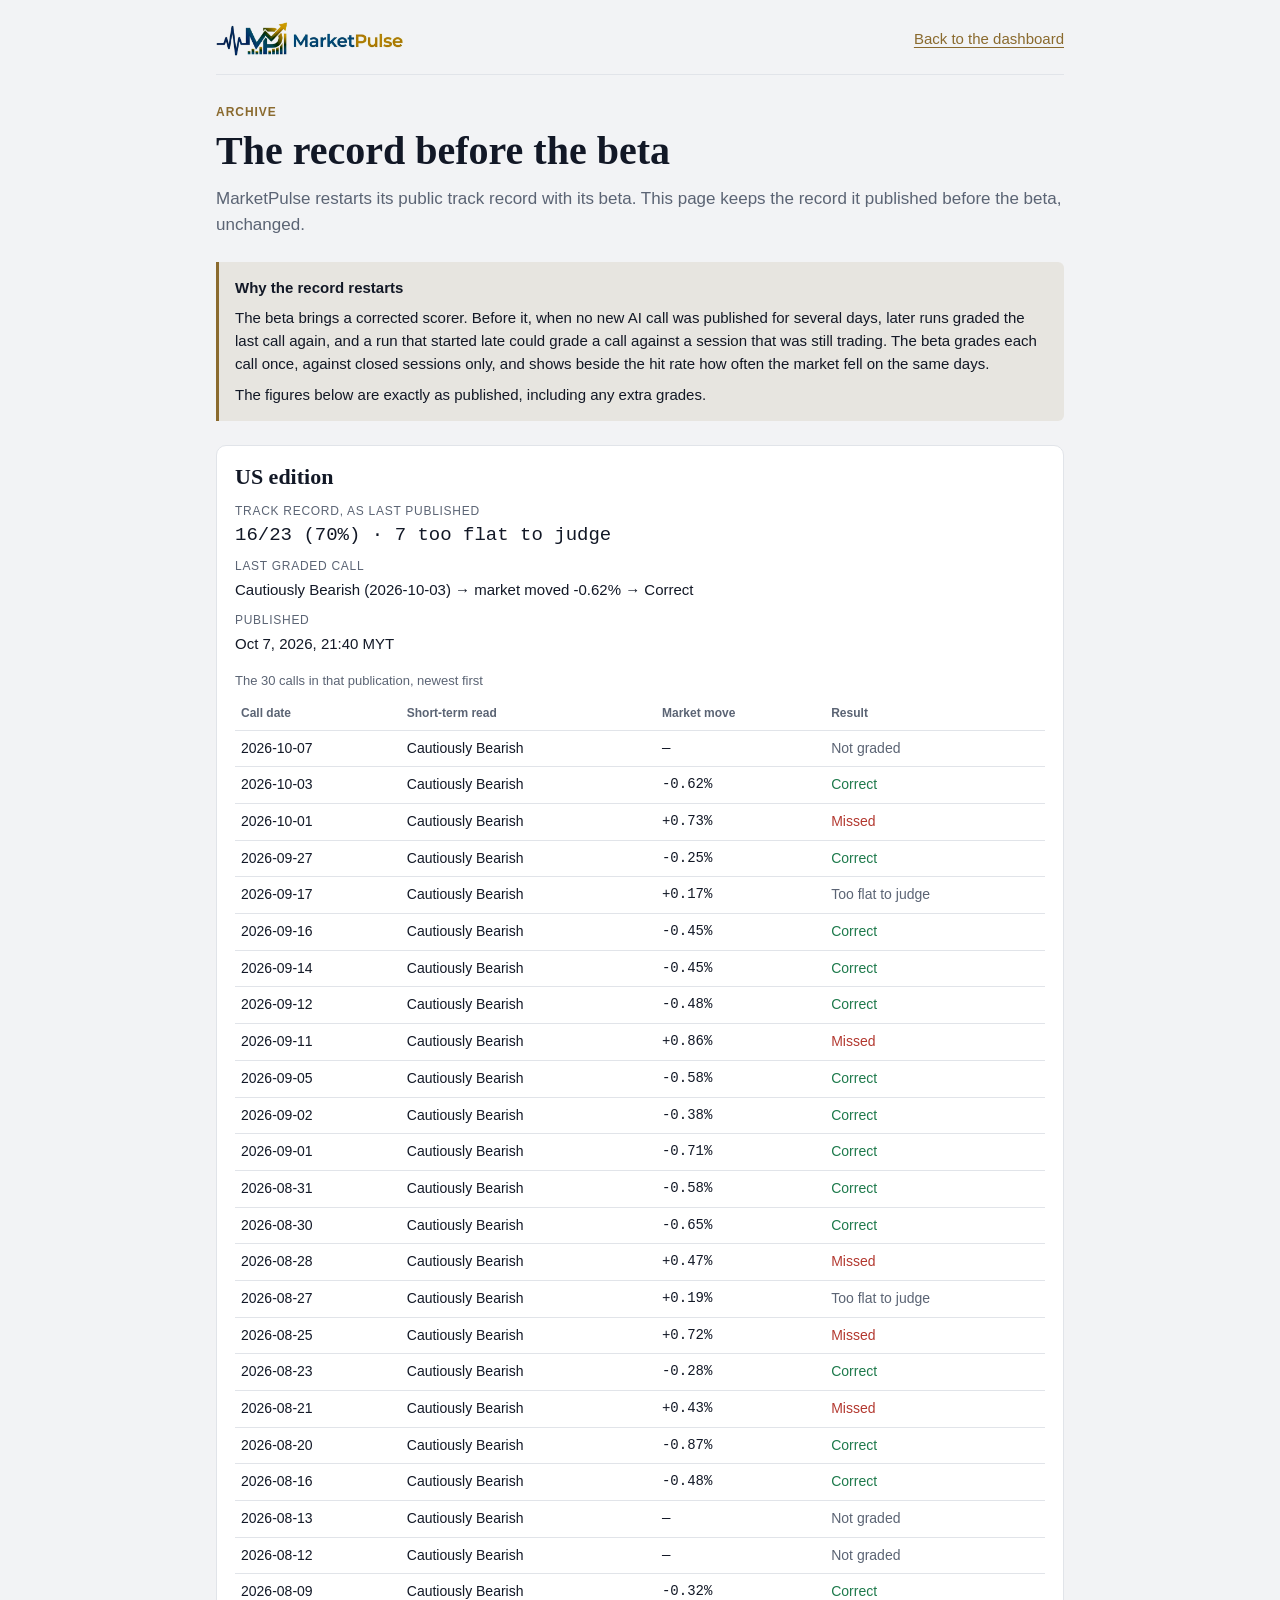
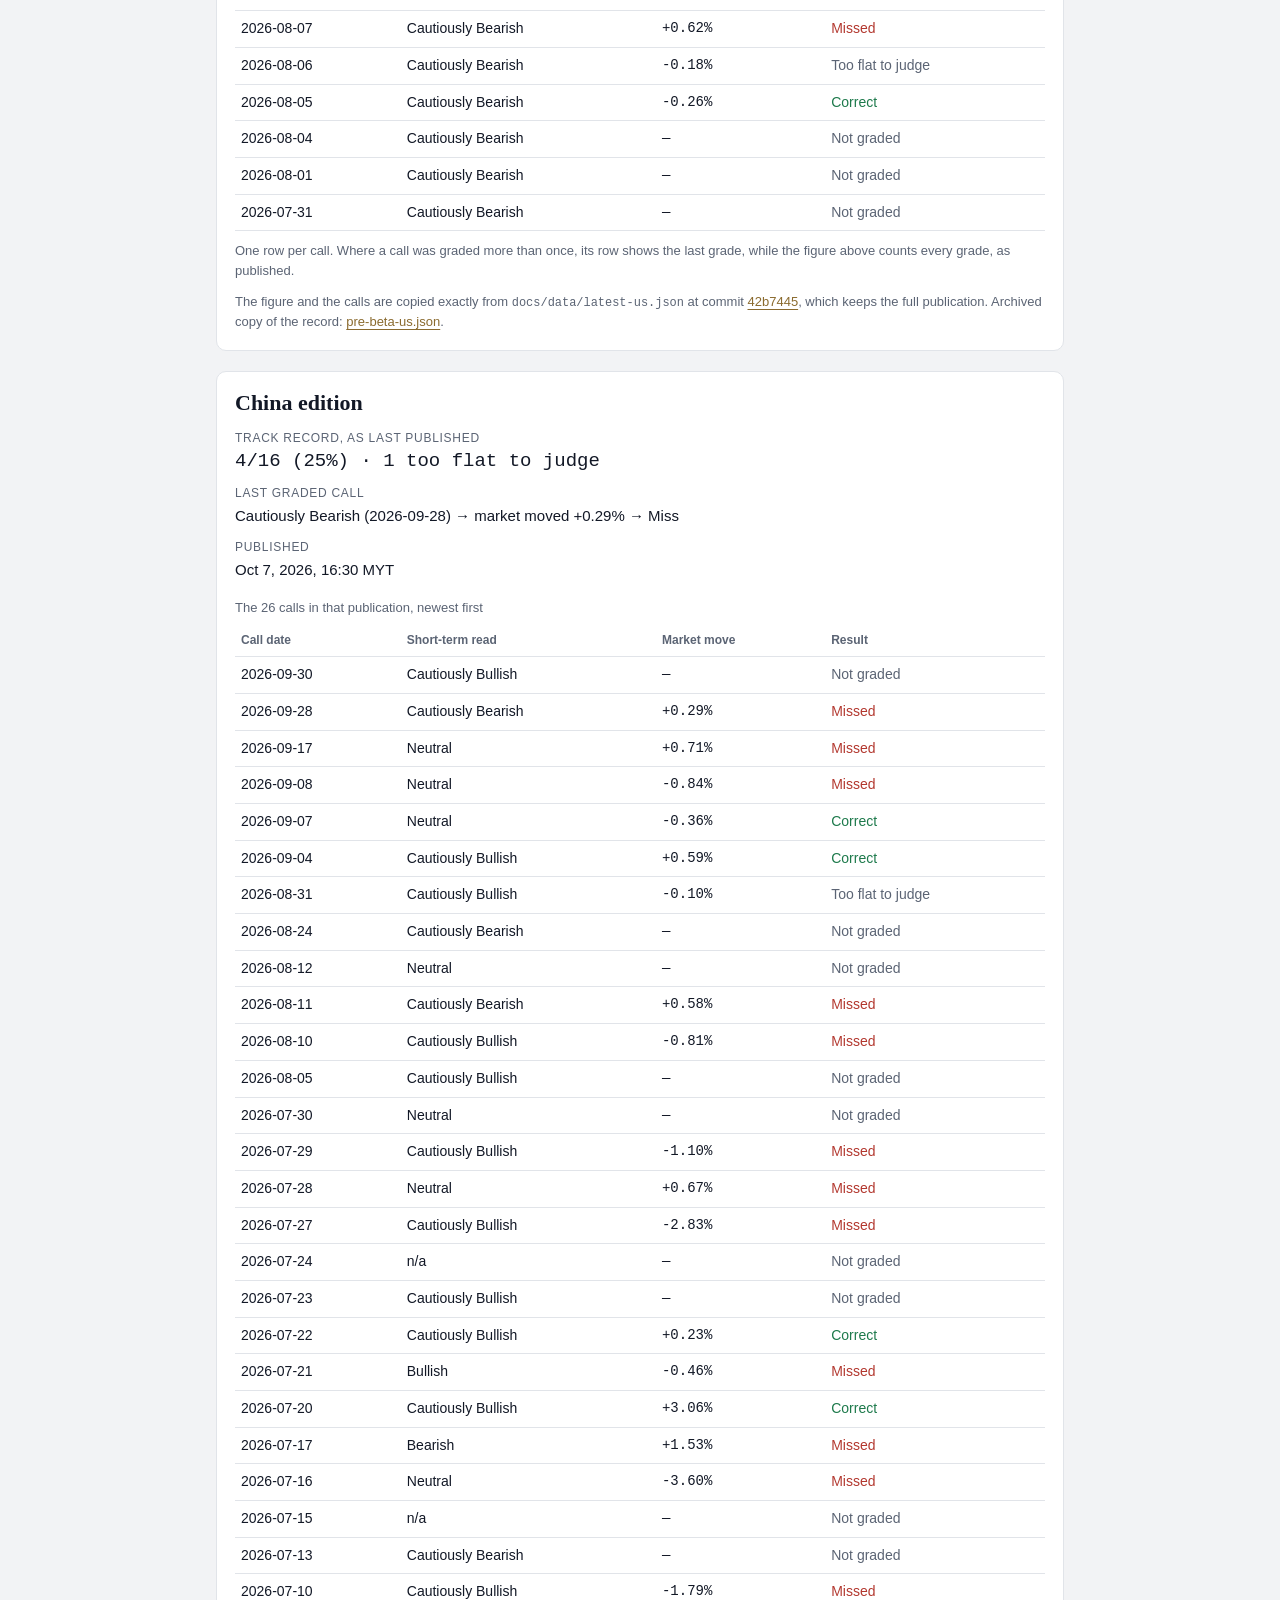
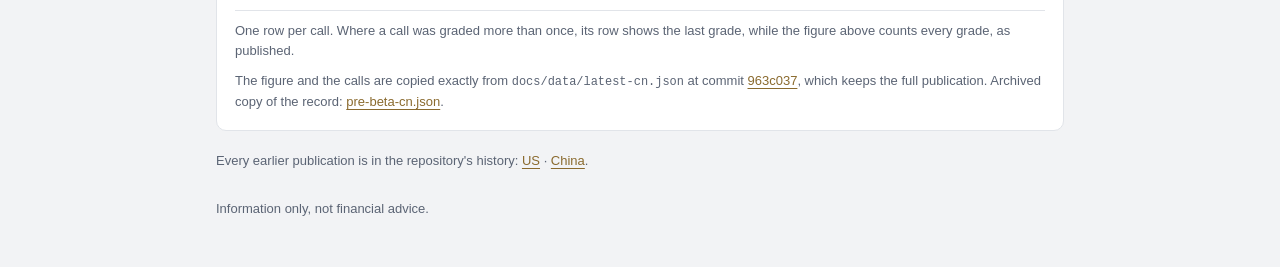
==== docs/archive/pre-beta.html @ f64fba7b "Restart the public track record as a beta (W25) Alton asked to restart MarketPulse as a beta, with t" ====
<!doctype html>
<html lang="en">
<head>
<meta charset="utf-8">
<meta name="viewport" content="width=device-width, initial-scale=1">
<title>MarketPulse · Record before the beta</title>
<meta name="description" content="The track record MarketPulse published before its beta, archived unchanged.">
<meta name="archive-sources" content="us:42b7445d4b4247fda5a1053f312aa3ba39204b6a cn:963c037ca3c3ce85aae91cb538a22030b12fd4a6">
<link rel="icon" type="image/png" sizes="32x32" href="../assets/brand/favicon-32.png">
<link rel="apple-touch-icon" href="../assets/brand/apple-touch-icon.png">
<style>
:root {
  --bg: #F2F3F5; --surface: #FFFFFF; --rule: #E1E4E9; --text: #121826; --muted: #5B6474;
  --accent: #8A6A2E; --accent-soft: rgba(138, 106, 46, 0.10); --pos: #1E7A4C; --neg: #B3382F;
  --sans: -apple-system, BlinkMacSystemFont, "Segoe UI", Roboto, sans-serif;
  --serif: Georgia, "Times New Roman", serif;
  --mono: "SFMono-Regular", Consolas, monospace;
  color-scheme: light;
}
@media (prefers-color-scheme: dark) {
  :root {
    --bg: #0D1015; --surface: #141922; --rule: #252C38; --text: #ECE9E2; --muted: #98A1AF;
    --accent: #CFA75A; --accent-soft: rgba(207, 167, 90, 0.12); --pos: #4CB782; --neg: #E0675C;
    color-scheme: dark;
  }
}
* { box-sizing: border-box; }
body { margin: 0; background: var(--bg); color: var(--text); font: 15px/1.55 var(--sans); }
a { color: var(--accent); text-underline-offset: 3px; }
.wrap { max-width: 880px; margin: 0 auto; padding: 0 16px 48px; }
.topbar { display: flex; align-items: center; justify-content: space-between; gap: 16px; padding: 22px 0 18px; margin-bottom: 28px; border-bottom: 1px solid var(--rule); }
.lockup { display: block; height: 34px; width: auto; max-width: 100%; }
.lockup.on-dark { display: none; }
@media (prefers-color-scheme: dark) { .lockup.on-light { display: none; } .lockup.on-dark { display: block; } }
.kicker { margin: 0 0 6px; color: var(--accent); font-size: 12px; font-weight: 600; letter-spacing: 0.08em; text-transform: uppercase; }
h1 { margin: 0 0 12px; font: 600 clamp(28px, 6vw, 40px)/1.15 var(--serif); }
.lead { margin: 0 0 24px; font-size: 17px; color: var(--muted); }
.note { margin: 0 0 24px; padding: 14px 16px; border-left: 3px solid var(--accent); border-radius: 0 6px 6px 0; background: var(--accent-soft); }
.note h2 { margin: 0 0 6px; font-size: 15px; }
.note p { margin: 0 0 8px; }
.note p:last-child { margin-bottom: 0; }
.card { margin: 0 0 20px; padding: 18px; border: 1px solid var(--rule); border-radius: 10px; background: var(--surface); }
.card h2 { margin: 0 0 12px; font: 600 22px/1.2 var(--serif); }
.summary { display: grid; gap: 10px; margin: 0 0 16px; }
.summary div { display: grid; gap: 2px; }
dt { color: var(--muted); font-size: 12px; text-transform: uppercase; letter-spacing: 0.06em; }
dd { margin: 0; }
.figure { font: 500 19px/1.3 var(--mono); }
.table-wrap { overflow-x: auto; }
table { width: 100%; border-collapse: collapse; font-size: 14px; }
caption { text-align: left; color: var(--muted); font-size: 13px; padding-bottom: 6px; }
th, td { padding: 7px 6px; border-bottom: 1px solid var(--rule); text-align: left; vertical-align: top; }
td:nth-child(1), td:nth-child(3) { white-space: nowrap; }
th { color: var(--muted); font-size: 12px; font-weight: 600; }
td:nth-child(3) { font-family: var(--mono); }
.result.hit { color: var(--pos); }
.result.miss { color: var(--neg); }
.result.flat, .result.none { color: var(--muted); }
.fine { margin: 10px 0 0; color: var(--muted); font-size: 13px; }
code { font-family: var(--mono); font-size: 0.92em; }
footer { margin-top: 28px; color: var(--muted); font-size: 13px; }
</style>
</head>
<body>
<div class="wrap">
  <header class="topbar">
    <a href="../" aria-label="MarketPulse dashboard">
      <img class="lockup on-light" src="../assets/brand/lockup.png" alt="" width="661" height="120">
      <img class="lockup on-dark" src="../assets/brand/lockup-dark.png" alt="" width="661" height="120">
    </a>
    <a href="../">Back to the dashboard</a>
  </header>
  <main>
  <p class="kicker">Archive</p>
  <h1>The record before the beta</h1>
  <p class="lead">MarketPulse restarts its public track record with its beta. This page keeps the record it published before the beta, unchanged.</p>
  <section class="note" aria-labelledby="why-title">
    <h2 id="why-title">Why the record restarts</h2>
    <p>The beta brings a corrected scorer. Before it, when no new AI call was published for several days, later runs graded the last call again, and a run that started late could grade a call against a session that was still trading. The beta grades each call once, against closed sessions only, and shows beside the hit rate how often the market fell on the same days.</p>
    <p>The figures below are exactly as published, including any extra grades.</p>
  </section>
  <section class="card" aria-labelledby="us-title">
    <h2 id="us-title">US edition</h2>
    <dl class="summary">
      <div><dt>Track record, as last published</dt><dd class="figure">16/23 (70%) · 7 too flat to judge</dd></div>
      <div><dt>Last graded call</dt><dd>Cautiously Bearish (2026-10-03) → market moved -0.62% → Correct</dd></div>
      <div><dt>Published</dt><dd>Oct 7, 2026, 21:40 MYT</dd></div>
    </dl>
    <div class="table-wrap">
      <table>
        <caption>The 30 calls in that publication, newest first</caption>
        <thead><tr><th scope="col">Call date</th><th scope="col">Short-term read</th><th scope="col">Market move</th><th scope="col">Result</th></tr></thead>
        <tbody>
        <tr><td>2026-10-07</td><td>Cautiously Bearish</td><td>—</td><td class="result none">Not graded</td></tr>
        <tr><td>2026-10-03</td><td>Cautiously Bearish</td><td>-0.62%</td><td class="result hit">Correct</td></tr>
        <tr><td>2026-10-01</td><td>Cautiously Bearish</td><td>+0.73%</td><td class="result miss">Missed</td></tr>
        <tr><td>2026-09-27</td><td>Cautiously Bearish</td><td>-0.25%</td><td class="result hit">Correct</td></tr>
        <tr><td>2026-09-17</td><td>Cautiously Bearish</td><td>+0.17%</td><td class="result flat">Too flat to judge</td></tr>
        <tr><td>2026-09-16</td><td>Cautiously Bearish</td><td>-0.45%</td><td class="result hit">Correct</td></tr>
        <tr><td>2026-09-14</td><td>Cautiously Bearish</td><td>-0.45%</td><td class="result hit">Correct</td></tr>
        <tr><td>2026-09-12</td><td>Cautiously Bearish</td><td>-0.48%</td><td class="result hit">Correct</td></tr>
        <tr><td>2026-09-11</td><td>Cautiously Bearish</td><td>+0.86%</td><td class="result miss">Missed</td></tr>
        <tr><td>2026-09-05</td><td>Cautiously Bearish</td><td>-0.58%</td><td class="result hit">Correct</td></tr>
        <tr><td>2026-09-02</td><td>Cautiously Bearish</td><td>-0.38%</td><td class="result hit">Correct</td></tr>
        <tr><td>2026-09-01</td><td>Cautiously Bearish</td><td>-0.71%</td><td class="result hit">Correct</td></tr>
        <tr><td>2026-08-31</td><td>Cautiously Bearish</td><td>-0.58%</td><td class="result hit">Correct</td></tr>
        <tr><td>2026-08-30</td><td>Cautiously Bearish</td><td>-0.65%</td><td class="result hit">Correct</td></tr>
        <tr><td>2026-08-28</td><td>Cautiously Bearish</td><td>+0.47%</td><td class="result miss">Missed</td></tr>
        <tr><td>2026-08-27</td><td>Cautiously Bearish</td><td>+0.19%</td><td class="result flat">Too flat to judge</td></tr>
        <tr><td>2026-08-25</td><td>Cautiously Bearish</td><td>+0.72%</td><td class="result miss">Missed</td></tr>
        <tr><td>2026-08-23</td><td>Cautiously Bearish</td><td>-0.28%</td><td class="result hit">Correct</td></tr>
        <tr><td>2026-08-21</td><td>Cautiously Bearish</td><td>+0.43%</td><td class="result miss">Missed</td></tr>
        <tr><td>2026-08-20</td><td>Cautiously Bearish</td><td>-0.87%</td><td class="result hit">Correct</td></tr>
        <tr><td>2026-08-16</td><td>Cautiously Bearish</td><td>-0.48%</td><td class="result hit">Correct</td></tr>
        <tr><td>2026-08-13</td><td>Cautiously Bearish</td><td>—</td><td class="result none">Not graded</td></tr>
        <tr><td>2026-08-12</td><td>Cautiously Bearish</td><td>—</td><td class="result none">Not graded</td></tr>
        <tr><td>2026-08-09</td><td>Cautiously Bearish</td><td>-0.32%</td><td class="result hit">Correct</td></tr>
        <tr><td>2026-08-07</td><td>Cautiously Bearish</td><td>+0.62%</td><td class="result miss">Missed</td></tr>
        <tr><td>2026-08-06</td><td>Cautiously Bearish</td><td>-0.18%</td><td class="result flat">Too flat to judge</td></tr>
        <tr><td>2026-08-05</td><td>Cautiously Bearish</td><td>-0.26%</td><td class="result hit">Correct</td></tr>
        <tr><td>2026-08-04</td><td>Cautiously Bearish</td><td>—</td><td class="result none">Not graded</td></tr>
        <tr><td>2026-08-01</td><td>Cautiously Bearish</td><td>—</td><td class="result none">Not graded</td></tr>
        <tr><td>2026-07-31</td><td>Cautiously Bearish</td><td>—</td><td class="result none">Not graded</td></tr>
        </tbody>
      </table>
    </div>
    <p class="fine">One row per call. Where a call was graded more than once, its row shows the last grade, while the figure above counts every grade, as published.</p>
    <p class="fine">The figure and the calls are copied exactly from <code>docs/data/latest-us.json</code> at commit <a href="https://github.com/creator35lwb-web/MarketPulse/blob/42b7445d4b4247fda5a1053f312aa3ba39204b6a/docs/data/latest-us.json">42b7445</a>, which keeps the full publication. Archived copy of the record: <a href="pre-beta-us.json">pre-beta-us.json</a>.</p>
  </section>
  <section class="card" aria-labelledby="cn-title">
    <h2 id="cn-title">China edition</h2>
    <dl class="summary">
      <div><dt>Track record, as last published</dt><dd class="figure">4/16 (25%) · 1 too flat to judge</dd></div>
      <div><dt>Last graded call</dt><dd>Cautiously Bearish (2026-09-28) → market moved +0.29% → Miss</dd></div>
      <div><dt>Published</dt><dd>Oct 7, 2026, 16:30 MYT</dd></div>
    </dl>
    <div class="table-wrap">
      <table>
        <caption>The 26 calls in that publication, newest first</caption>
        <thead><tr><th scope="col">Call date</th><th scope="col">Short-term read</th><th scope="col">Market move</th><th scope="col">Result</th></tr></thead>
        <tbody>
        <tr><td>2026-09-30</td><td>Cautiously Bullish</td><td>—</td><td class="result none">Not graded</td></tr>
        <tr><td>2026-09-28</td><td>Cautiously Bearish</td><td>+0.29%</td><td class="result miss">Missed</td></tr>
        <tr><td>2026-09-17</td><td>Neutral</td><td>+0.71%</td><td class="result miss">Missed</td></tr>
        <tr><td>2026-09-08</td><td>Neutral</td><td>-0.84%</td><td class="result miss">Missed</td></tr>
        <tr><td>2026-09-07</td><td>Neutral</td><td>-0.36%</td><td class="result hit">Correct</td></tr>
        <tr><td>2026-09-04</td><td>Cautiously Bullish</td><td>+0.59%</td><td class="result hit">Correct</td></tr>
        <tr><td>2026-08-31</td><td>Cautiously Bullish</td><td>-0.10%</td><td class="result flat">Too flat to judge</td></tr>
        <tr><td>2026-08-24</td><td>Cautiously Bearish</td><td>—</td><td class="result none">Not graded</td></tr>
        <tr><td>2026-08-12</td><td>Neutral</td><td>—</td><td class="result none">Not graded</td></tr>
        <tr><td>2026-08-11</td><td>Cautiously Bearish</td><td>+0.58%</td><td class="result miss">Missed</td></tr>
        <tr><td>2026-08-10</td><td>Cautiously Bullish</td><td>-0.81%</td><td class="result miss">Missed</td></tr>
        <tr><td>2026-08-05</td><td>Cautiously Bullish</td><td>—</td><td class="result none">Not graded</td></tr>
        <tr><td>2026-07-30</td><td>Neutral</td><td>—</td><td class="result none">Not graded</td></tr>
        <tr><td>2026-07-29</td><td>Cautiously Bullish</td><td>-1.10%</td><td class="result miss">Missed</td></tr>
        <tr><td>2026-07-28</td><td>Neutral</td><td>+0.67%</td><td class="result miss">Missed</td></tr>
        <tr><td>2026-07-27</td><td>Cautiously Bullish</td><td>-2.83%</td><td class="result miss">Missed</td></tr>
        <tr><td>2026-07-24</td><td>n/a</td><td>—</td><td class="result none">Not graded</td></tr>
        <tr><td>2026-07-23</td><td>Cautiously Bullish</td><td>—</td><td class="result none">Not graded</td></tr>
        <tr><td>2026-07-22</td><td>Cautiously Bullish</td><td>+0.23%</td><td class="result hit">Correct</td></tr>
        <tr><td>2026-07-21</td><td>Bullish</td><td>-0.46%</td><td class="result miss">Missed</td></tr>
        <tr><td>2026-07-20</td><td>Cautiously Bullish</td><td>+3.06%</td><td class="result hit">Correct</td></tr>
        <tr><td>2026-07-17</td><td>Bearish</td><td>+1.53%</td><td class="result miss">Missed</td></tr>
        <tr><td>2026-07-16</td><td>Neutral</td><td>-3.60%</td><td class="result miss">Missed</td></tr>
        <tr><td>2026-07-15</td><td>n/a</td><td>—</td><td class="result none">Not graded</td></tr>
        <tr><td>2026-07-13</td><td>Cautiously Bearish</td><td>—</td><td class="result none">Not graded</td></tr>
        <tr><td>2026-07-10</td><td>Cautiously Bullish</td><td>-1.79%</td><td class="result miss">Missed</td></tr>
        </tbody>
      </table>
    </div>
    <p class="fine">One row per call. Where a call was graded more than once, its row shows the last grade, while the figure above counts every grade, as published.</p>
    <p class="fine">The figure and the calls are copied exactly from <code>docs/data/latest-cn.json</code> at commit <a href="https://github.com/creator35lwb-web/MarketPulse/blob/963c037ca3c3ce85aae91cb538a22030b12fd4a6/docs/data/latest-cn.json">963c037</a>, which keeps the full publication. Archived copy of the record: <a href="pre-beta-cn.json">pre-beta-cn.json</a>.</p>
  </section>
  <p class="fine">Every earlier publication is in the repository's history: <a href="https://github.com/creator35lwb-web/MarketPulse/commits/main/docs/data/latest-us.json">US</a> · <a href="https://github.com/creator35lwb-web/MarketPulse/commits/main/docs/data/latest-cn.json">China</a>.</p>
  </main>
  <footer>Information only, not financial advice.</footer>
</div>
</body>
</html>
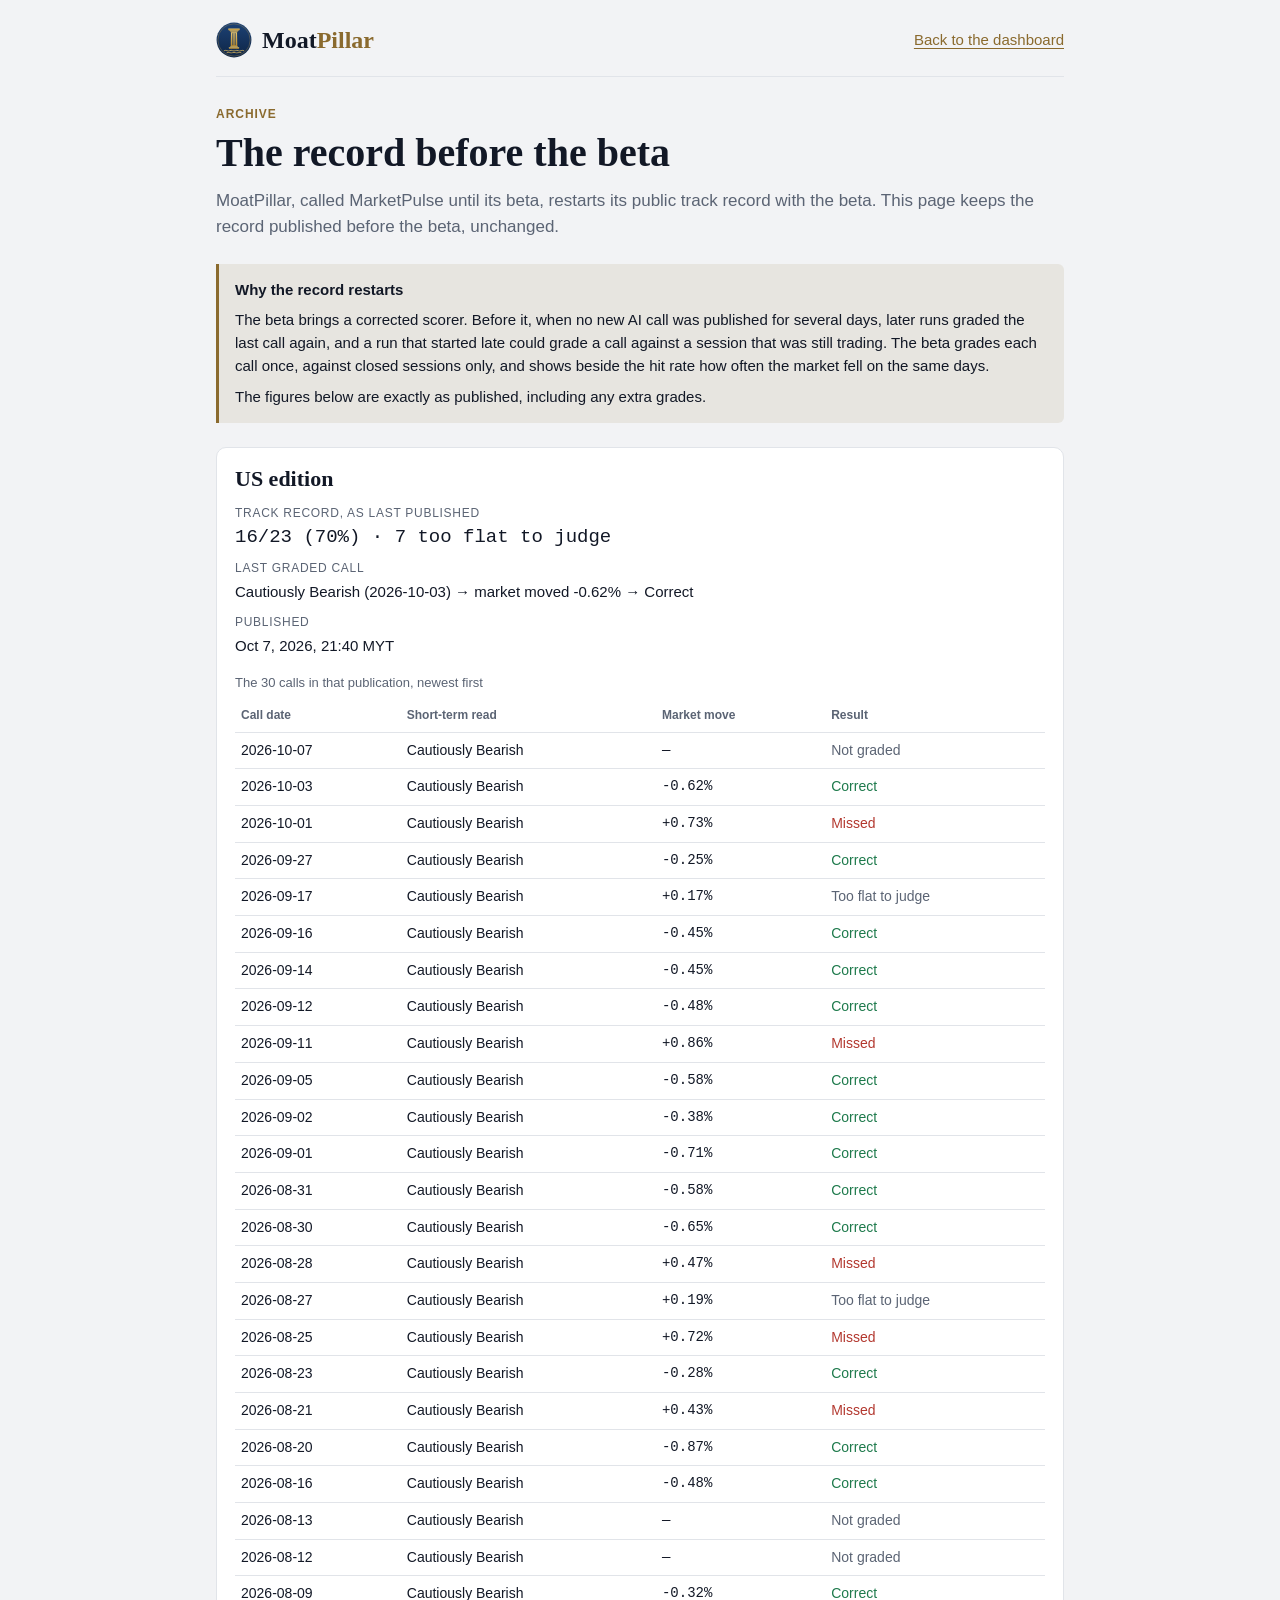
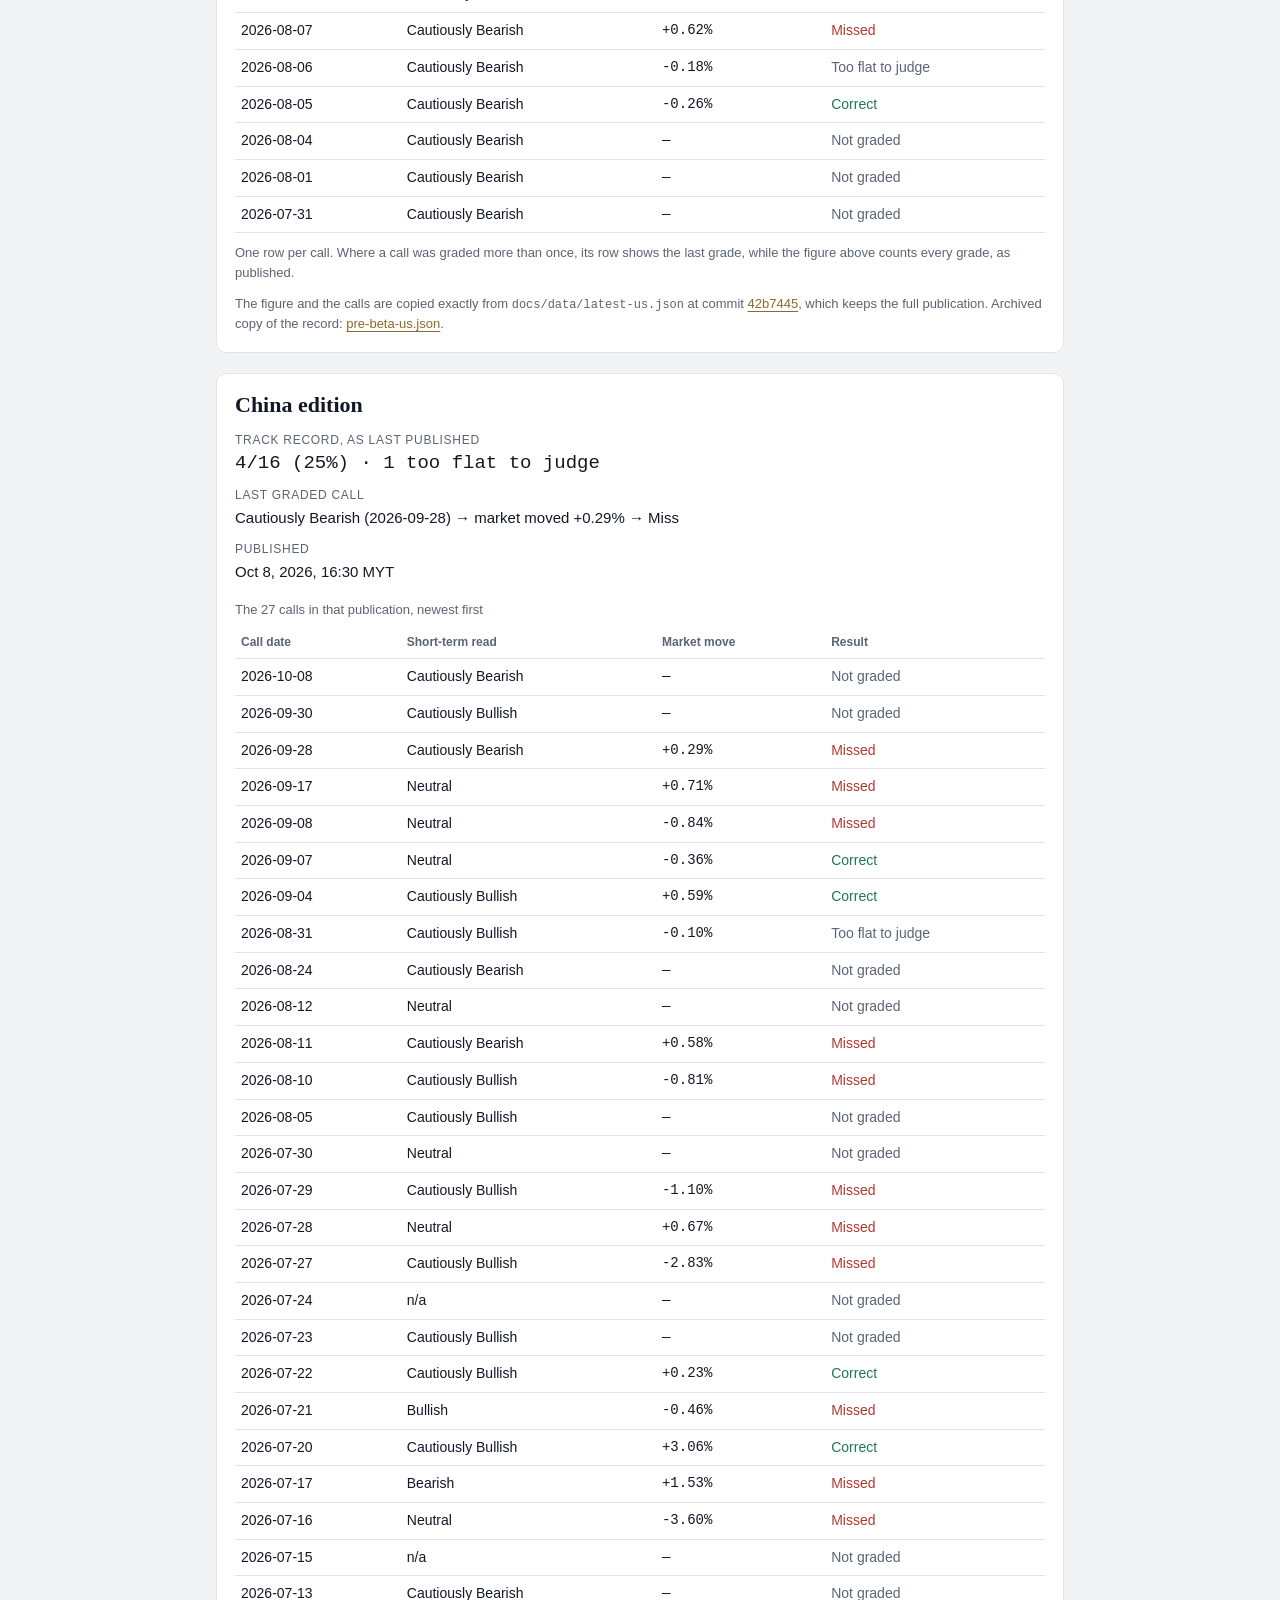
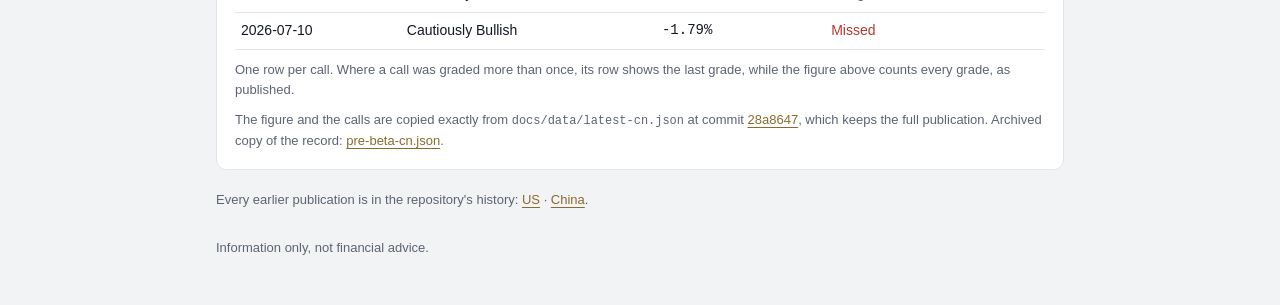
==== commit 6502857e: "Rebrand to MoatPillar, with a new logo (W26) Alton chose MoatPillar on 2026-10-08. The name MarketPu" ====
--- a/docs/archive/pre-beta.html
+++ b/docs/archive/pre-beta.html
@@ -3,9 +3,10 @@
 <head>
 <meta charset="utf-8">
 <meta name="viewport" content="width=device-width, initial-scale=1">
-<title>MarketPulse · Record before the beta</title>
-<meta name="description" content="The track record MarketPulse published before its beta, archived unchanged.">
-<meta name="archive-sources" content="us:42b7445d4b4247fda5a1053f312aa3ba39204b6a cn:963c037ca3c3ce85aae91cb538a22030b12fd4a6">
+<title>MoatPillar · Record before the beta</title>
+<meta name="description" content="The track record MoatPillar, then called MarketPulse, published before its beta, archived unchanged.">
+<meta name="archive-sources" content="us:42b7445d4b4247fda5a1053f312aa3ba39204b6a cn:28a86472103f4cf698b88d357c37b71236f6a941">
+<link rel="icon" type="image/svg+xml" href="../assets/brand/mark-small.svg">
 <link rel="icon" type="image/png" sizes="32x32" href="../assets/brand/favicon-32.png">
 <link rel="apple-touch-icon" href="../assets/brand/apple-touch-icon.png">
 <style>
@@ -29,9 +30,10 @@
 a { color: var(--accent); text-underline-offset: 3px; }
 .wrap { max-width: 880px; margin: 0 auto; padding: 0 16px 48px; }
 .topbar { display: flex; align-items: center; justify-content: space-between; gap: 16px; padding: 22px 0 18px; margin-bottom: 28px; border-bottom: 1px solid var(--rule); }
-.lockup { display: block; height: 34px; width: auto; max-width: 100%; }
-.lockup.on-dark { display: none; }
-@media (prefers-color-scheme: dark) { .lockup.on-light { display: none; } .lockup.on-dark { display: block; } }
+.brand { display: inline-flex; align-items: center; gap: 10px; text-decoration: none; }
+.brand img { display: block; width: 36px; height: 36px; }
+.brand-name { font: 600 24px/1 var(--serif); color: var(--text); white-space: nowrap; }
+.brand-name span { color: var(--accent); }
 .kicker { margin: 0 0 6px; color: var(--accent); font-size: 12px; font-weight: 600; letter-spacing: 0.08em; text-transform: uppercase; }
 h1 { margin: 0 0 12px; font: 600 clamp(28px, 6vw, 40px)/1.15 var(--serif); }
 .lead { margin: 0 0 24px; font-size: 17px; color: var(--muted); }
@@ -64,16 +66,16 @@
 <body>
 <div class="wrap">
   <header class="topbar">
-    <a href="../" aria-label="MarketPulse dashboard">
-      <img class="lockup on-light" src="../assets/brand/lockup.png" alt="" width="661" height="120">
-      <img class="lockup on-dark" src="../assets/brand/lockup-dark.png" alt="" width="661" height="120">
+    <a class="brand" href="../" aria-label="MoatPillar dashboard">
+      <img src="../assets/brand/mark.svg" alt="" width="36" height="36">
+      <span class="brand-name">Moat<span>Pillar</span></span>
     </a>
     <a href="../">Back to the dashboard</a>
   </header>
   <main>
   <p class="kicker">Archive</p>
   <h1>The record before the beta</h1>
-  <p class="lead">MarketPulse restarts its public track record with its beta. This page keeps the record it published before the beta, unchanged.</p>
+  <p class="lead">MoatPillar, called MarketPulse until its beta, restarts its public track record with the beta. This page keeps the record published before the beta, unchanged.</p>
   <section class="note" aria-labelledby="why-title">
     <h2 id="why-title">Why the record restarts</h2>
     <p>The beta brings a corrected scorer. Before it, when no new AI call was published for several days, later runs graded the last call again, and a run that started late could grade a call against a session that was still trading. The beta grades each call once, against closed sessions only, and shows beside the hit rate how often the market fell on the same days.</p>
@@ -132,13 +134,14 @@
     <dl class="summary">
       <div><dt>Track record, as last published</dt><dd class="figure">4/16 (25%) · 1 too flat to judge</dd></div>
       <div><dt>Last graded call</dt><dd>Cautiously Bearish (2026-09-28) → market moved +0.29% → Miss</dd></div>
-      <div><dt>Published</dt><dd>Oct 7, 2026, 16:30 MYT</dd></div>
+      <div><dt>Published</dt><dd>Oct 8, 2026, 16:30 MYT</dd></div>
     </dl>
     <div class="table-wrap">
       <table>
-        <caption>The 26 calls in that publication, newest first</caption>
+        <caption>The 27 calls in that publication, newest first</caption>
         <thead><tr><th scope="col">Call date</th><th scope="col">Short-term read</th><th scope="col">Market move</th><th scope="col">Result</th></tr></thead>
         <tbody>
+        <tr><td>2026-10-08</td><td>Cautiously Bearish</td><td>—</td><td class="result none">Not graded</td></tr>
         <tr><td>2026-09-30</td><td>Cautiously Bullish</td><td>—</td><td class="result none">Not graded</td></tr>
         <tr><td>2026-09-28</td><td>Cautiously Bearish</td><td>+0.29%</td><td class="result miss">Missed</td></tr>
         <tr><td>2026-09-17</td><td>Neutral</td><td>+0.71%</td><td class="result miss">Missed</td></tr>
@@ -169,7 +172,7 @@
       </table>
     </div>
     <p class="fine">One row per call. Where a call was graded more than once, its row shows the last grade, while the figure above counts every grade, as published.</p>
-    <p class="fine">The figure and the calls are copied exactly from <code>docs/data/latest-cn.json</code> at commit <a href="https://github.com/creator35lwb-web/MarketPulse/blob/963c037ca3c3ce85aae91cb538a22030b12fd4a6/docs/data/latest-cn.json">963c037</a>, which keeps the full publication. Archived copy of the record: <a href="pre-beta-cn.json">pre-beta-cn.json</a>.</p>
+    <p class="fine">The figure and the calls are copied exactly from <code>docs/data/latest-cn.json</code> at commit <a href="https://github.com/creator35lwb-web/MarketPulse/blob/28a86472103f4cf698b88d357c37b71236f6a941/docs/data/latest-cn.json">28a8647</a>, which keeps the full publication. Archived copy of the record: <a href="pre-beta-cn.json">pre-beta-cn.json</a>.</p>
   </section>
   <p class="fine">Every earlier publication is in the repository's history: <a href="https://github.com/creator35lwb-web/MarketPulse/commits/main/docs/data/latest-us.json">US</a> · <a href="https://github.com/creator35lwb-web/MarketPulse/commits/main/docs/data/latest-cn.json">China</a>.</p>
   </main>
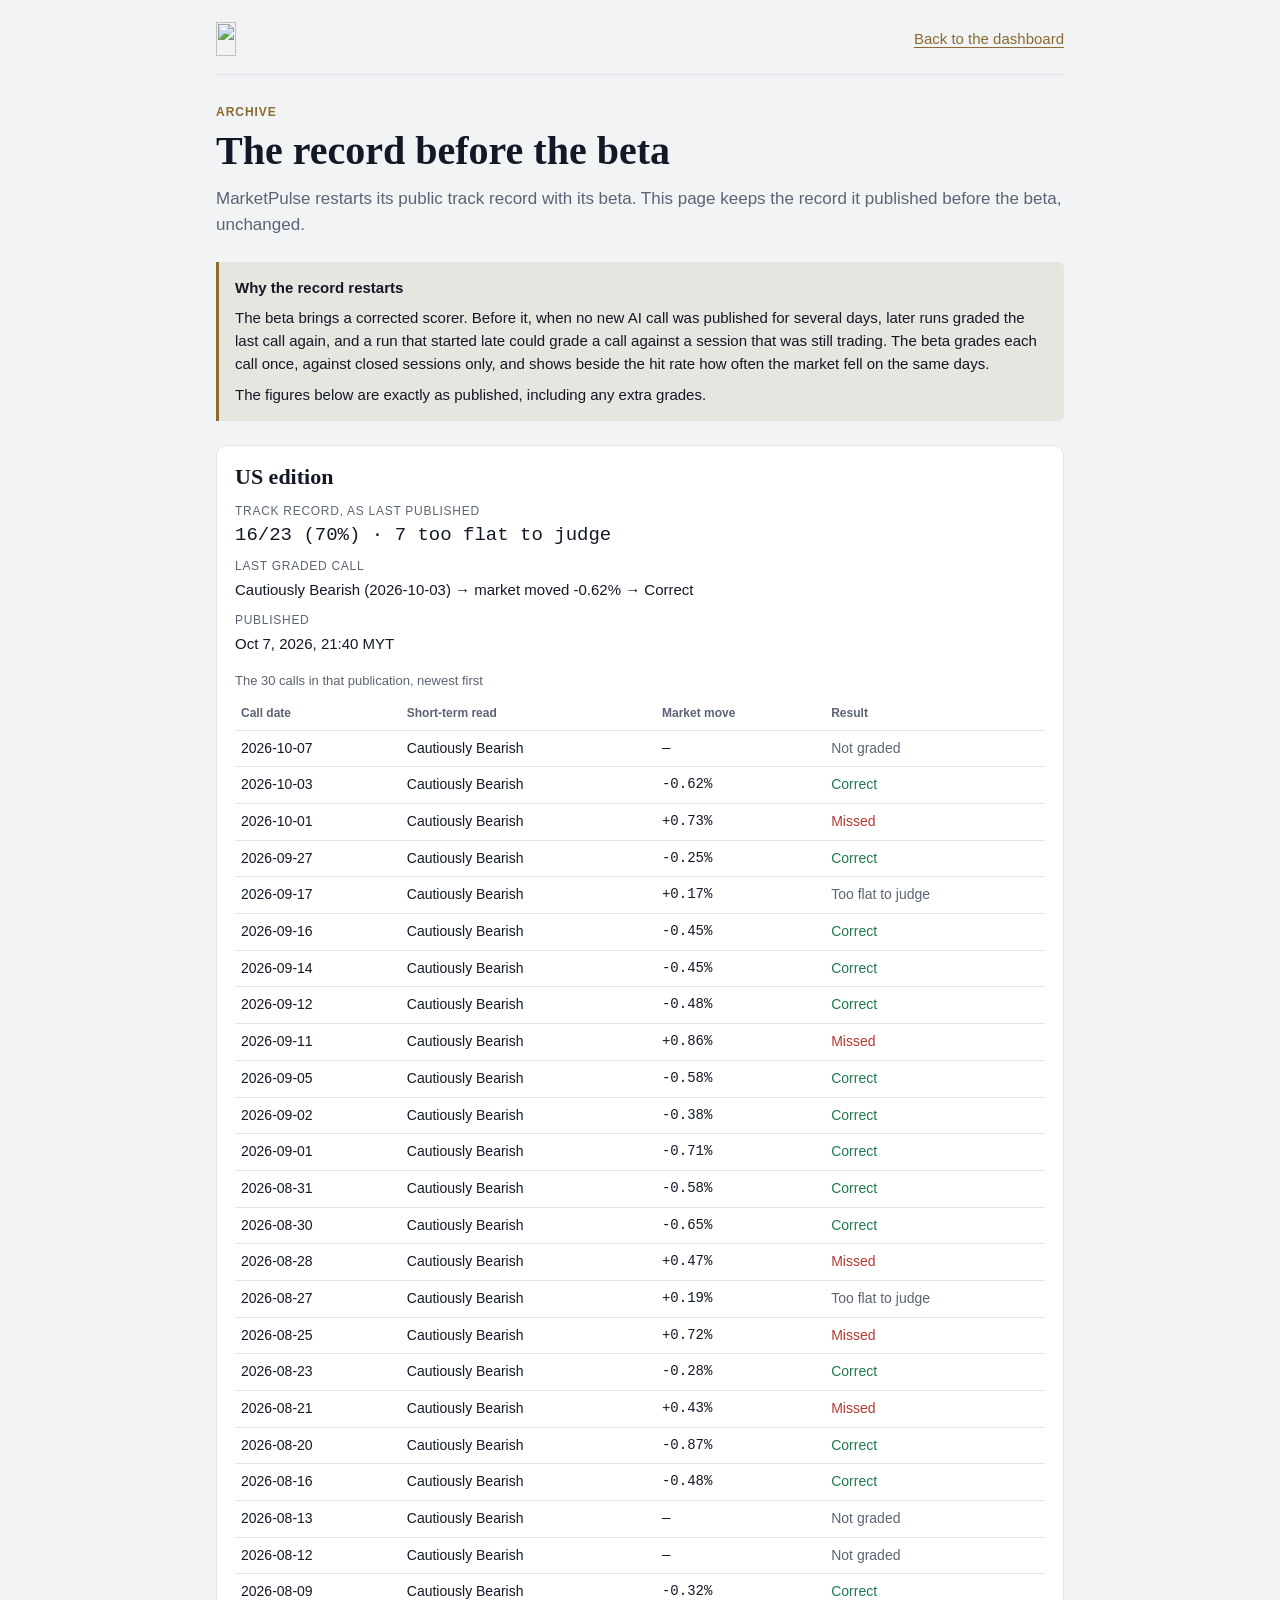
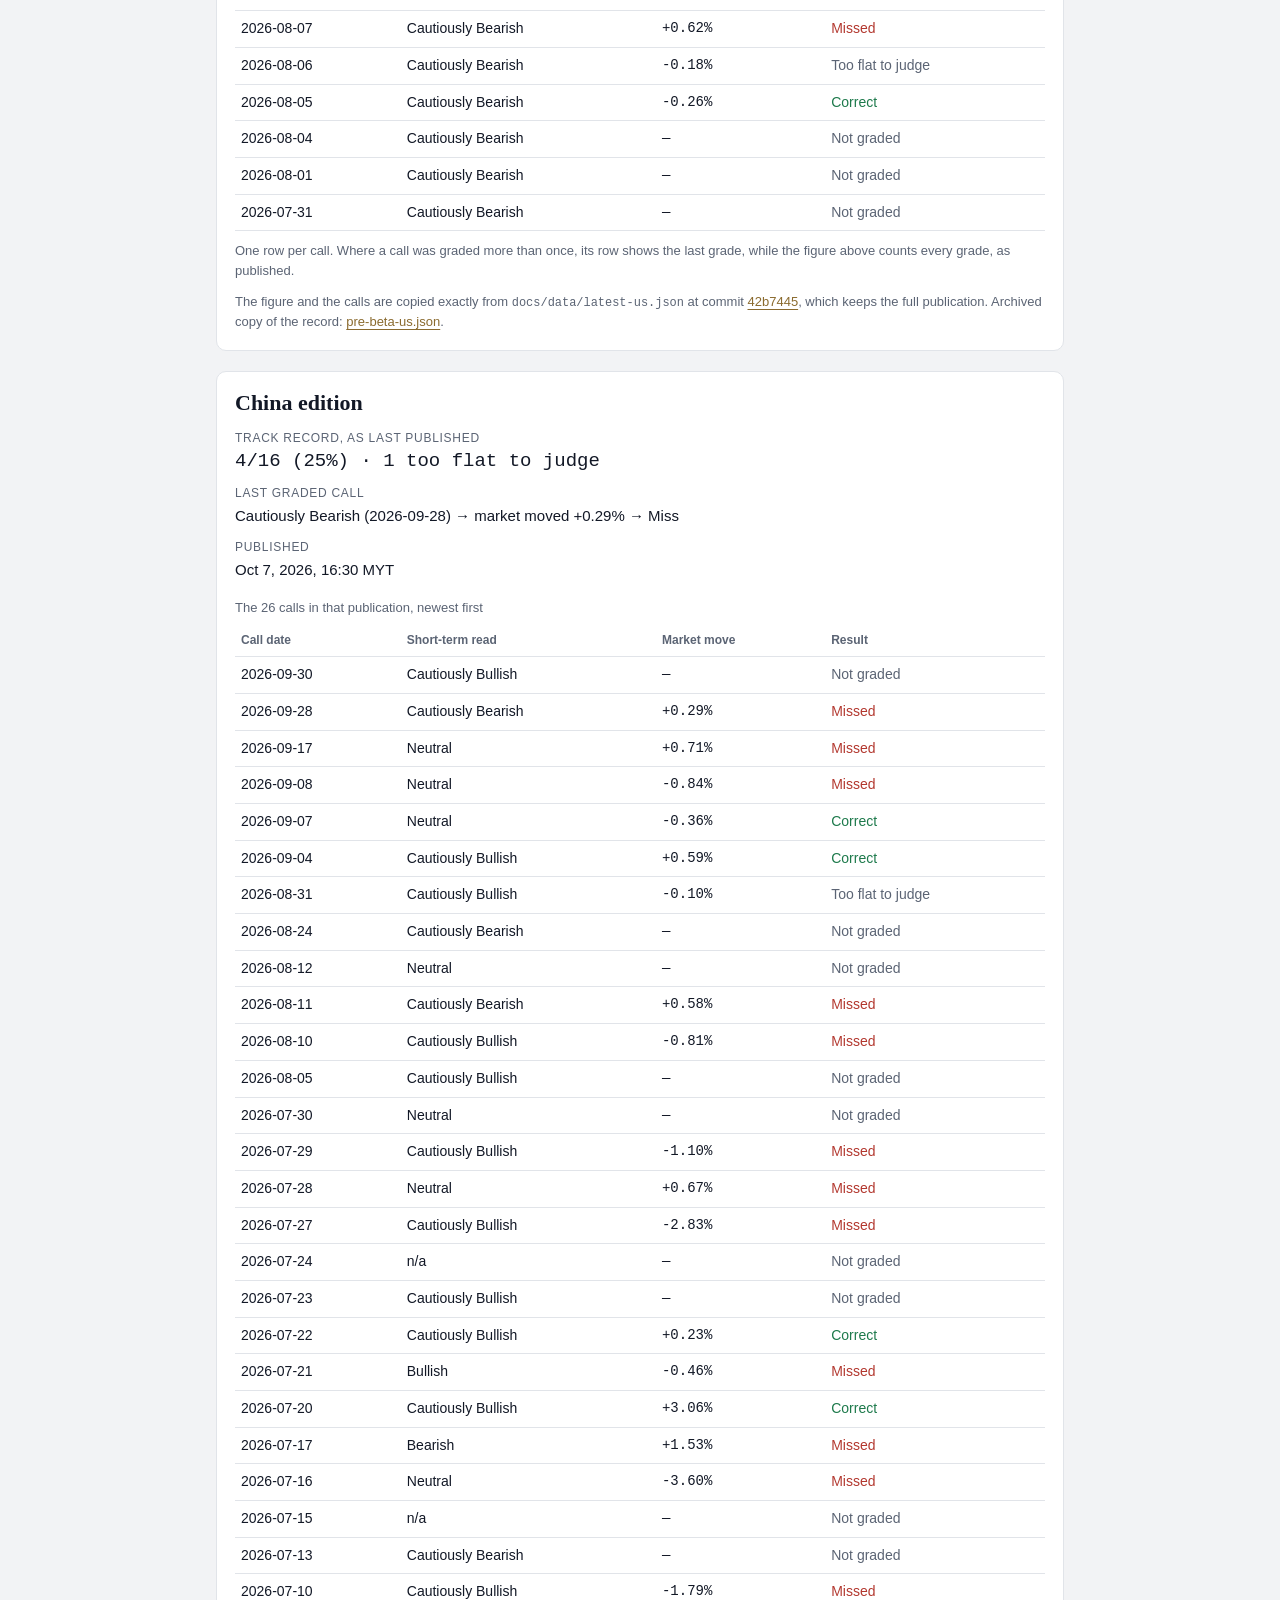
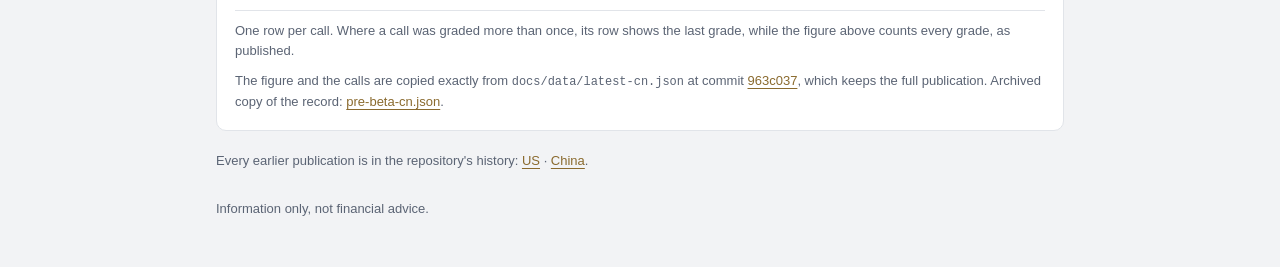
==== commit 7cd3ea63: "Merge pull request #117 from creator35lwb-web/beta-restart Restart the public track record as a beta" ====
--- a/docs/archive/pre-beta.html
+++ b/docs/archive/pre-beta.html
@@ -3,10 +3,9 @@
 <head>
 <meta charset="utf-8">
 <meta name="viewport" content="width=device-width, initial-scale=1">
-<title>MoatPillar · Record before the beta</title>
-<meta name="description" content="The track record MoatPillar, then called MarketPulse, published before its beta, archived unchanged.">
-<meta name="archive-sources" content="us:42b7445d4b4247fda5a1053f312aa3ba39204b6a cn:28a86472103f4cf698b88d357c37b71236f6a941">
-<link rel="icon" type="image/svg+xml" href="../assets/brand/mark-small.svg">
+<title>MarketPulse · Record before the beta</title>
+<meta name="description" content="The track record MarketPulse published before its beta, archived unchanged.">
+<meta name="archive-sources" content="us:42b7445d4b4247fda5a1053f312aa3ba39204b6a cn:963c037ca3c3ce85aae91cb538a22030b12fd4a6">
 <link rel="icon" type="image/png" sizes="32x32" href="../assets/brand/favicon-32.png">
 <link rel="apple-touch-icon" href="../assets/brand/apple-touch-icon.png">
 <style>
@@ -30,10 +29,9 @@
 a { color: var(--accent); text-underline-offset: 3px; }
 .wrap { max-width: 880px; margin: 0 auto; padding: 0 16px 48px; }
 .topbar { display: flex; align-items: center; justify-content: space-between; gap: 16px; padding: 22px 0 18px; margin-bottom: 28px; border-bottom: 1px solid var(--rule); }
-.brand { display: inline-flex; align-items: center; gap: 10px; text-decoration: none; }
-.brand img { display: block; width: 36px; height: 36px; }
-.brand-name { font: 600 24px/1 var(--serif); color: var(--text); white-space: nowrap; }
-.brand-name span { color: var(--accent); }
+.lockup { display: block; height: 34px; width: auto; max-width: 100%; }
+.lockup.on-dark { display: none; }
+@media (prefers-color-scheme: dark) { .lockup.on-light { display: none; } .lockup.on-dark { display: block; } }
 .kicker { margin: 0 0 6px; color: var(--accent); font-size: 12px; font-weight: 600; letter-spacing: 0.08em; text-transform: uppercase; }
 h1 { margin: 0 0 12px; font: 600 clamp(28px, 6vw, 40px)/1.15 var(--serif); }
 .lead { margin: 0 0 24px; font-size: 17px; color: var(--muted); }
@@ -66,16 +64,16 @@
 <body>
 <div class="wrap">
   <header class="topbar">
-    <a class="brand" href="../" aria-label="MoatPillar dashboard">
-      <img src="../assets/brand/mark.svg" alt="" width="36" height="36">
-      <span class="brand-name">Moat<span>Pillar</span></span>
+    <a href="../" aria-label="MarketPulse dashboard">
+      <img class="lockup on-light" src="../assets/brand/lockup.png" alt="" width="661" height="120">
+      <img class="lockup on-dark" src="../assets/brand/lockup-dark.png" alt="" width="661" height="120">
     </a>
     <a href="../">Back to the dashboard</a>
   </header>
   <main>
   <p class="kicker">Archive</p>
   <h1>The record before the beta</h1>
-  <p class="lead">MoatPillar, called MarketPulse until its beta, restarts its public track record with the beta. This page keeps the record published before the beta, unchanged.</p>
+  <p class="lead">MarketPulse restarts its public track record with its beta. This page keeps the record it published before the beta, unchanged.</p>
   <section class="note" aria-labelledby="why-title">
     <h2 id="why-title">Why the record restarts</h2>
     <p>The beta brings a corrected scorer. Before it, when no new AI call was published for several days, later runs graded the last call again, and a run that started late could grade a call against a session that was still trading. The beta grades each call once, against closed sessions only, and shows beside the hit rate how often the market fell on the same days.</p>
@@ -134,14 +132,13 @@
     <dl class="summary">
       <div><dt>Track record, as last published</dt><dd class="figure">4/16 (25%) · 1 too flat to judge</dd></div>
       <div><dt>Last graded call</dt><dd>Cautiously Bearish (2026-09-28) → market moved +0.29% → Miss</dd></div>
-      <div><dt>Published</dt><dd>Oct 8, 2026, 16:30 MYT</dd></div>
+      <div><dt>Published</dt><dd>Oct 7, 2026, 16:30 MYT</dd></div>
     </dl>
     <div class="table-wrap">
       <table>
-        <caption>The 27 calls in that publication, newest first</caption>
+        <caption>The 26 calls in that publication, newest first</caption>
         <thead><tr><th scope="col">Call date</th><th scope="col">Short-term read</th><th scope="col">Market move</th><th scope="col">Result</th></tr></thead>
         <tbody>
-        <tr><td>2026-10-08</td><td>Cautiously Bearish</td><td>—</td><td class="result none">Not graded</td></tr>
         <tr><td>2026-09-30</td><td>Cautiously Bullish</td><td>—</td><td class="result none">Not graded</td></tr>
         <tr><td>2026-09-28</td><td>Cautiously Bearish</td><td>+0.29%</td><td class="result miss">Missed</td></tr>
         <tr><td>2026-09-17</td><td>Neutral</td><td>+0.71%</td><td class="result miss">Missed</td></tr>
@@ -172,7 +169,7 @@
       </table>
     </div>
     <p class="fine">One row per call. Where a call was graded more than once, its row shows the last grade, while the figure above counts every grade, as published.</p>
-    <p class="fine">The figure and the calls are copied exactly from <code>docs/data/latest-cn.json</code> at commit <a href="https://github.com/creator35lwb-web/MarketPulse/blob/28a86472103f4cf698b88d357c37b71236f6a941/docs/data/latest-cn.json">28a8647</a>, which keeps the full publication. Archived copy of the record: <a href="pre-beta-cn.json">pre-beta-cn.json</a>.</p>
+    <p class="fine">The figure and the calls are copied exactly from <code>docs/data/latest-cn.json</code> at commit <a href="https://github.com/creator35lwb-web/MarketPulse/blob/963c037ca3c3ce85aae91cb538a22030b12fd4a6/docs/data/latest-cn.json">963c037</a>, which keeps the full publication. Archived copy of the record: <a href="pre-beta-cn.json">pre-beta-cn.json</a>.</p>
   </section>
   <p class="fine">Every earlier publication is in the repository's history: <a href="https://github.com/creator35lwb-web/MarketPulse/commits/main/docs/data/latest-us.json">US</a> · <a href="https://github.com/creator35lwb-web/MarketPulse/commits/main/docs/data/latest-cn.json">China</a>.</p>
   </main>
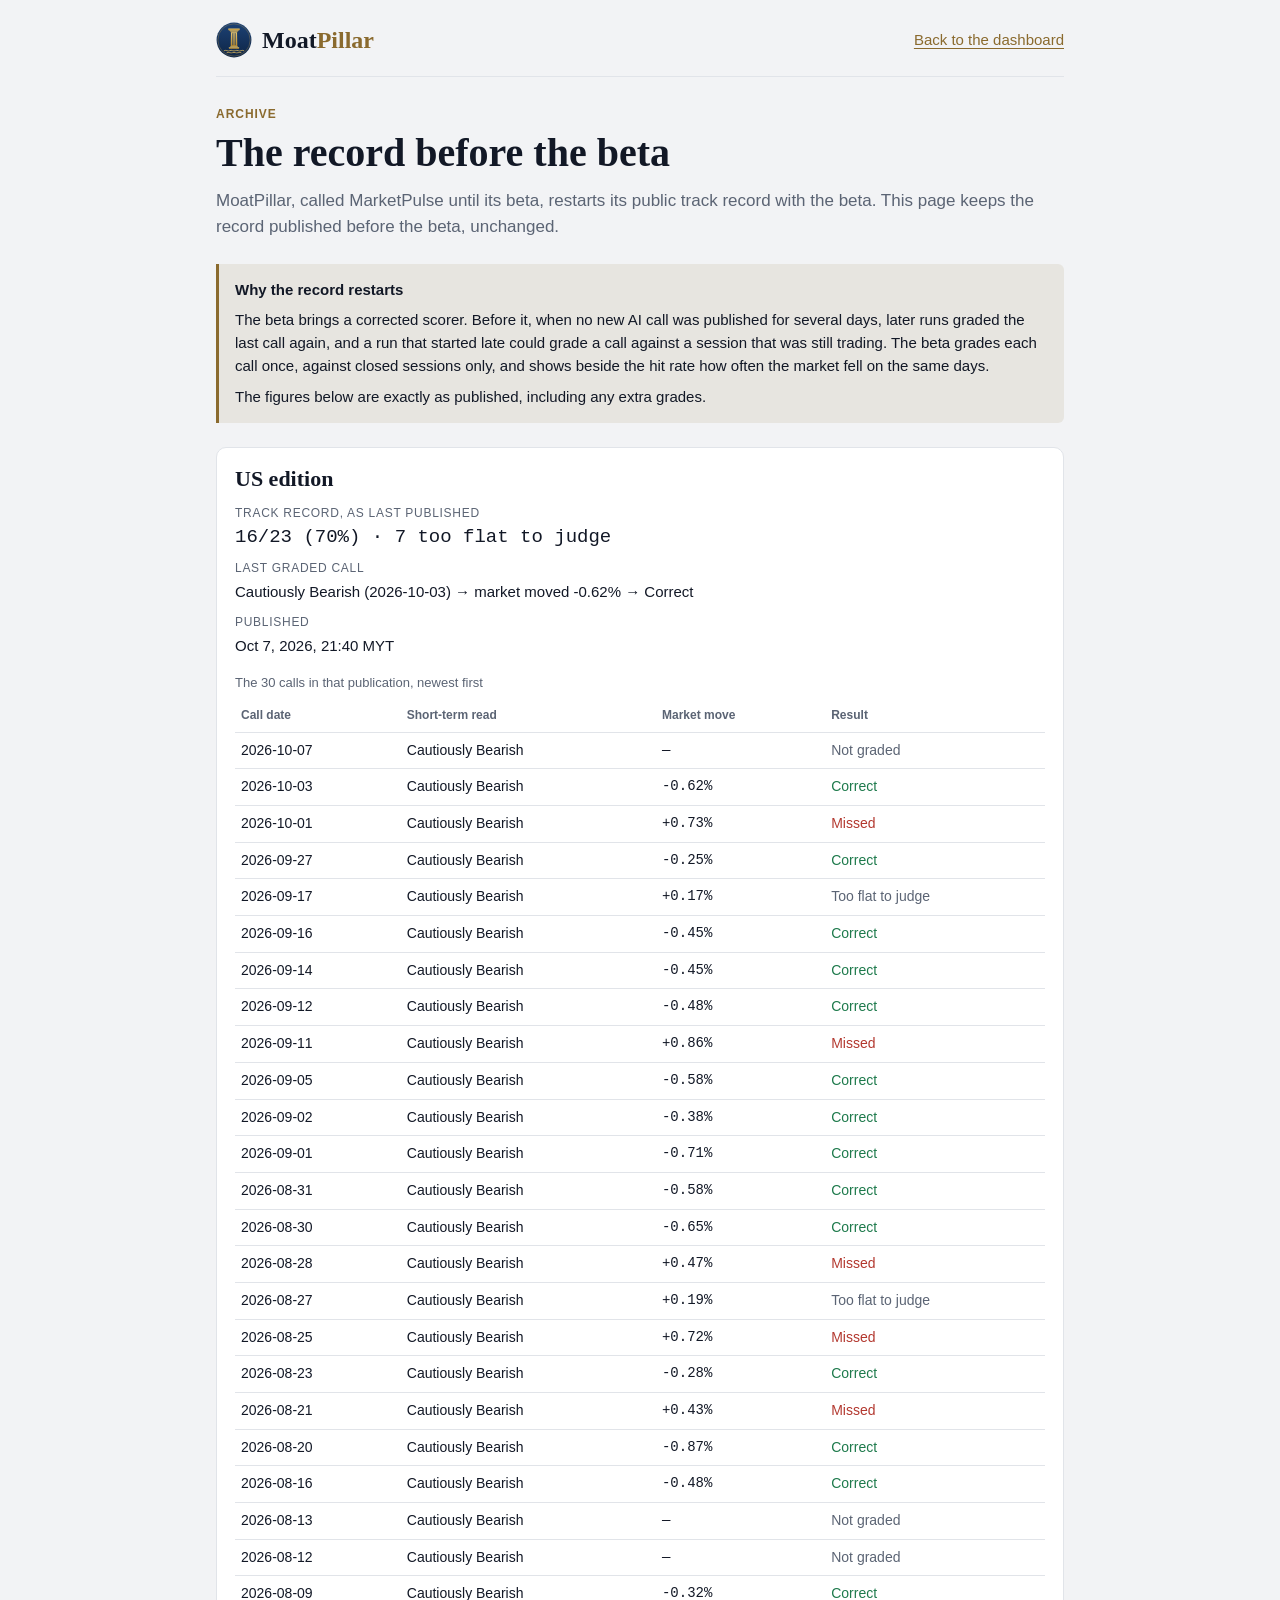
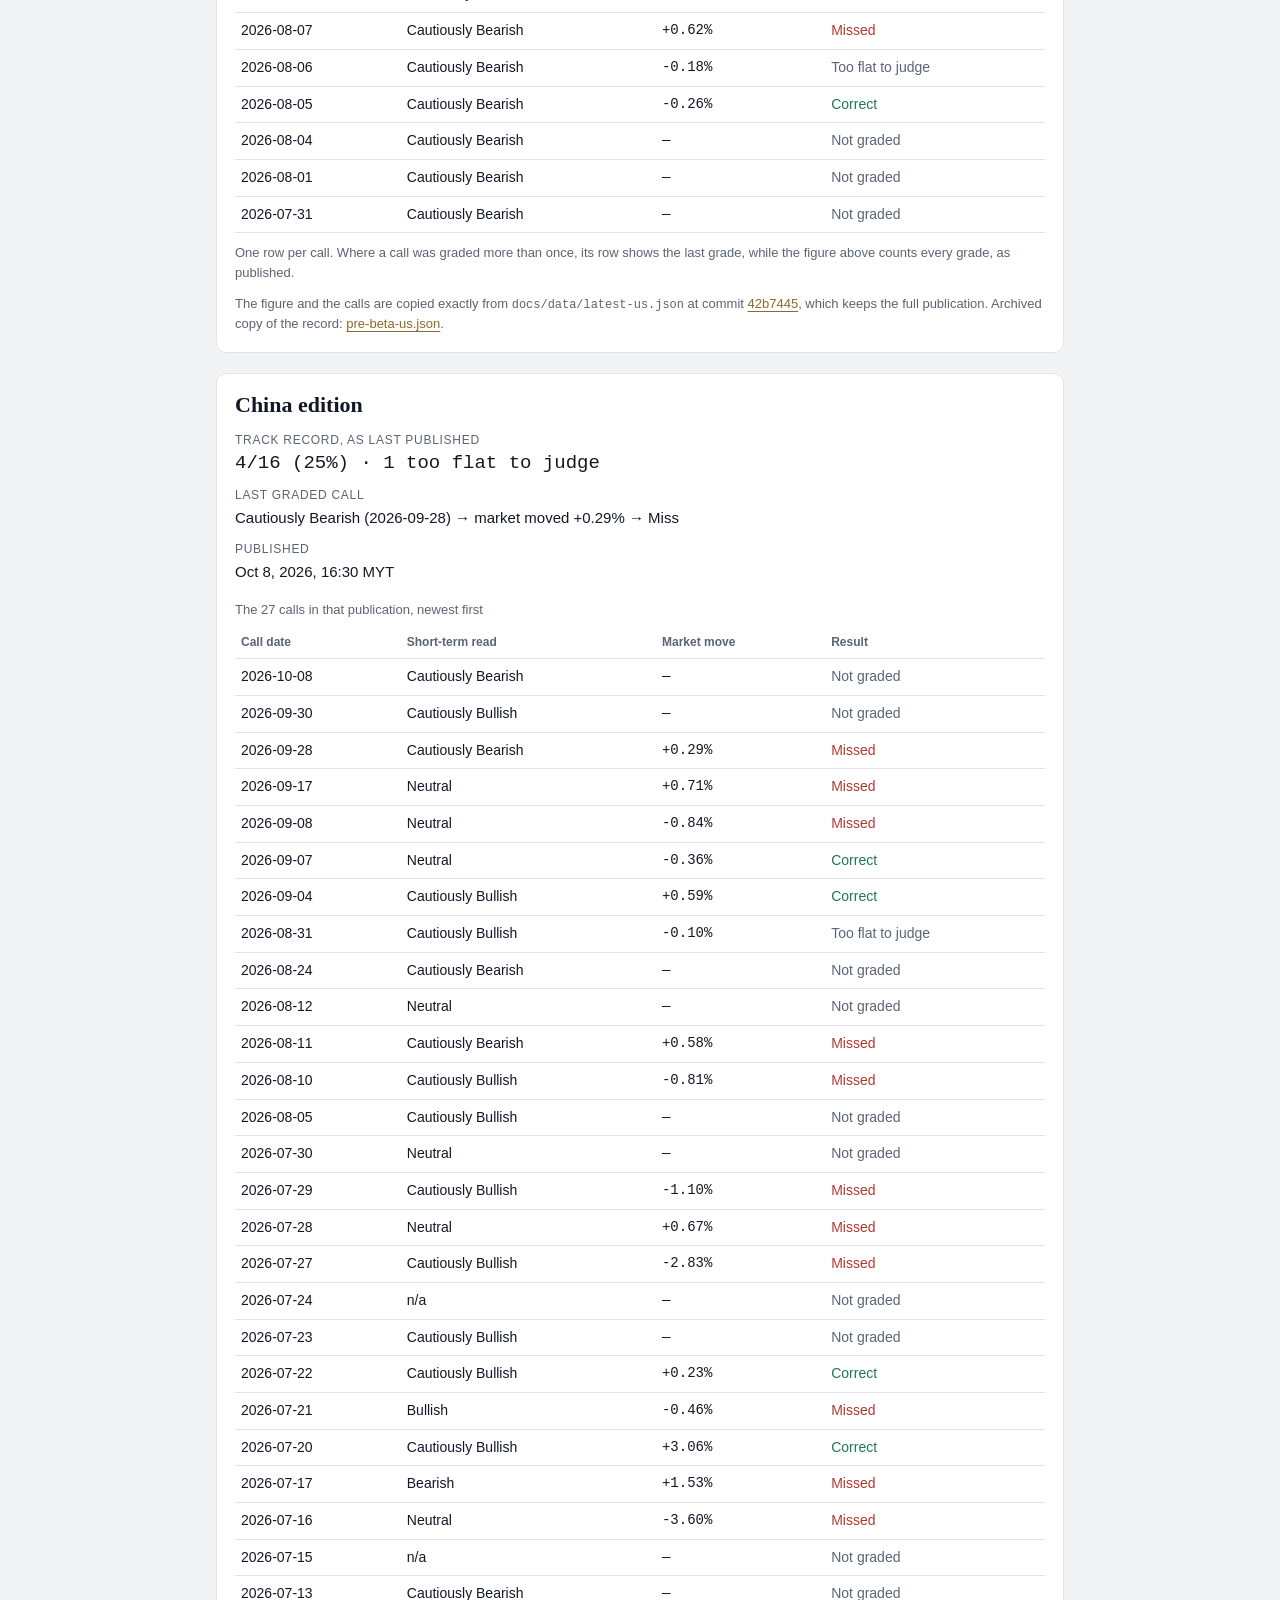
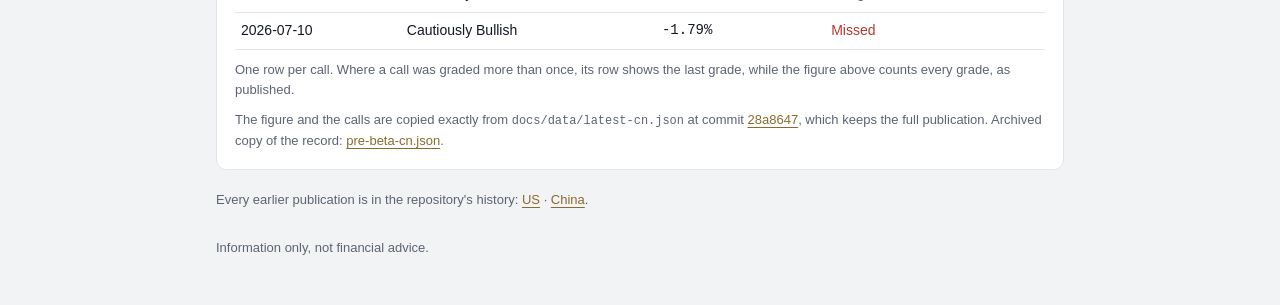
==== commit f75d8084: "Merge pull request #118 from creator35lwb-web/rebrand-moatpillar Rebrand to MoatPillar, with a new l" ====
--- a/docs/archive/pre-beta.html
+++ b/docs/archive/pre-beta.html
@@ -3,9 +3,10 @@
 <head>
 <meta charset="utf-8">
 <meta name="viewport" content="width=device-width, initial-scale=1">
-<title>MarketPulse · Record before the beta</title>
-<meta name="description" content="The track record MarketPulse published before its beta, archived unchanged.">
-<meta name="archive-sources" content="us:42b7445d4b4247fda5a1053f312aa3ba39204b6a cn:963c037ca3c3ce85aae91cb538a22030b12fd4a6">
+<title>MoatPillar · Record before the beta</title>
+<meta name="description" content="The track record MoatPillar, then called MarketPulse, published before its beta, archived unchanged.">
+<meta name="archive-sources" content="us:42b7445d4b4247fda5a1053f312aa3ba39204b6a cn:28a86472103f4cf698b88d357c37b71236f6a941">
+<link rel="icon" type="image/svg+xml" href="../assets/brand/mark-small.svg">
 <link rel="icon" type="image/png" sizes="32x32" href="../assets/brand/favicon-32.png">
 <link rel="apple-touch-icon" href="../assets/brand/apple-touch-icon.png">
 <style>
@@ -29,9 +30,10 @@
 a { color: var(--accent); text-underline-offset: 3px; }
 .wrap { max-width: 880px; margin: 0 auto; padding: 0 16px 48px; }
 .topbar { display: flex; align-items: center; justify-content: space-between; gap: 16px; padding: 22px 0 18px; margin-bottom: 28px; border-bottom: 1px solid var(--rule); }
-.lockup { display: block; height: 34px; width: auto; max-width: 100%; }
-.lockup.on-dark { display: none; }
-@media (prefers-color-scheme: dark) { .lockup.on-light { display: none; } .lockup.on-dark { display: block; } }
+.brand { display: inline-flex; align-items: center; gap: 10px; text-decoration: none; }
+.brand img { display: block; width: 36px; height: 36px; }
+.brand-name { font: 600 24px/1 var(--serif); color: var(--text); white-space: nowrap; }
+.brand-name span { color: var(--accent); }
 .kicker { margin: 0 0 6px; color: var(--accent); font-size: 12px; font-weight: 600; letter-spacing: 0.08em; text-transform: uppercase; }
 h1 { margin: 0 0 12px; font: 600 clamp(28px, 6vw, 40px)/1.15 var(--serif); }
 .lead { margin: 0 0 24px; font-size: 17px; color: var(--muted); }
@@ -64,16 +66,16 @@
 <body>
 <div class="wrap">
   <header class="topbar">
-    <a href="../" aria-label="MarketPulse dashboard">
-      <img class="lockup on-light" src="../assets/brand/lockup.png" alt="" width="661" height="120">
-      <img class="lockup on-dark" src="../assets/brand/lockup-dark.png" alt="" width="661" height="120">
+    <a class="brand" href="../" aria-label="MoatPillar dashboard">
+      <img src="../assets/brand/mark.svg" alt="" width="36" height="36">
+      <span class="brand-name">Moat<span>Pillar</span></span>
     </a>
     <a href="../">Back to the dashboard</a>
   </header>
   <main>
   <p class="kicker">Archive</p>
   <h1>The record before the beta</h1>
-  <p class="lead">MarketPulse restarts its public track record with its beta. This page keeps the record it published before the beta, unchanged.</p>
+  <p class="lead">MoatPillar, called MarketPulse until its beta, restarts its public track record with the beta. This page keeps the record published before the beta, unchanged.</p>
   <section class="note" aria-labelledby="why-title">
     <h2 id="why-title">Why the record restarts</h2>
     <p>The beta brings a corrected scorer. Before it, when no new AI call was published for several days, later runs graded the last call again, and a run that started late could grade a call against a session that was still trading. The beta grades each call once, against closed sessions only, and shows beside the hit rate how often the market fell on the same days.</p>
@@ -132,13 +134,14 @@
     <dl class="summary">
       <div><dt>Track record, as last published</dt><dd class="figure">4/16 (25%) · 1 too flat to judge</dd></div>
       <div><dt>Last graded call</dt><dd>Cautiously Bearish (2026-09-28) → market moved +0.29% → Miss</dd></div>
-      <div><dt>Published</dt><dd>Oct 7, 2026, 16:30 MYT</dd></div>
+      <div><dt>Published</dt><dd>Oct 8, 2026, 16:30 MYT</dd></div>
     </dl>
     <div class="table-wrap">
       <table>
-        <caption>The 26 calls in that publication, newest first</caption>
+        <caption>The 27 calls in that publication, newest first</caption>
         <thead><tr><th scope="col">Call date</th><th scope="col">Short-term read</th><th scope="col">Market move</th><th scope="col">Result</th></tr></thead>
         <tbody>
+        <tr><td>2026-10-08</td><td>Cautiously Bearish</td><td>—</td><td class="result none">Not graded</td></tr>
         <tr><td>2026-09-30</td><td>Cautiously Bullish</td><td>—</td><td class="result none">Not graded</td></tr>
         <tr><td>2026-09-28</td><td>Cautiously Bearish</td><td>+0.29%</td><td class="result miss">Missed</td></tr>
         <tr><td>2026-09-17</td><td>Neutral</td><td>+0.71%</td><td class="result miss">Missed</td></tr>
@@ -169,7 +172,7 @@
       </table>
     </div>
     <p class="fine">One row per call. Where a call was graded more than once, its row shows the last grade, while the figure above counts every grade, as published.</p>
-    <p class="fine">The figure and the calls are copied exactly from <code>docs/data/latest-cn.json</code> at commit <a href="https://github.com/creator35lwb-web/MarketPulse/blob/963c037ca3c3ce85aae91cb538a22030b12fd4a6/docs/data/latest-cn.json">963c037</a>, which keeps the full publication. Archived copy of the record: <a href="pre-beta-cn.json">pre-beta-cn.json</a>.</p>
+    <p class="fine">The figure and the calls are copied exactly from <code>docs/data/latest-cn.json</code> at commit <a href="https://github.com/creator35lwb-web/MarketPulse/blob/28a86472103f4cf698b88d357c37b71236f6a941/docs/data/latest-cn.json">28a8647</a>, which keeps the full publication. Archived copy of the record: <a href="pre-beta-cn.json">pre-beta-cn.json</a>.</p>
   </section>
   <p class="fine">Every earlier publication is in the repository's history: <a href="https://github.com/creator35lwb-web/MarketPulse/commits/main/docs/data/latest-us.json">US</a> · <a href="https://github.com/creator35lwb-web/MarketPulse/commits/main/docs/data/latest-cn.json">China</a>.</p>
   </main>
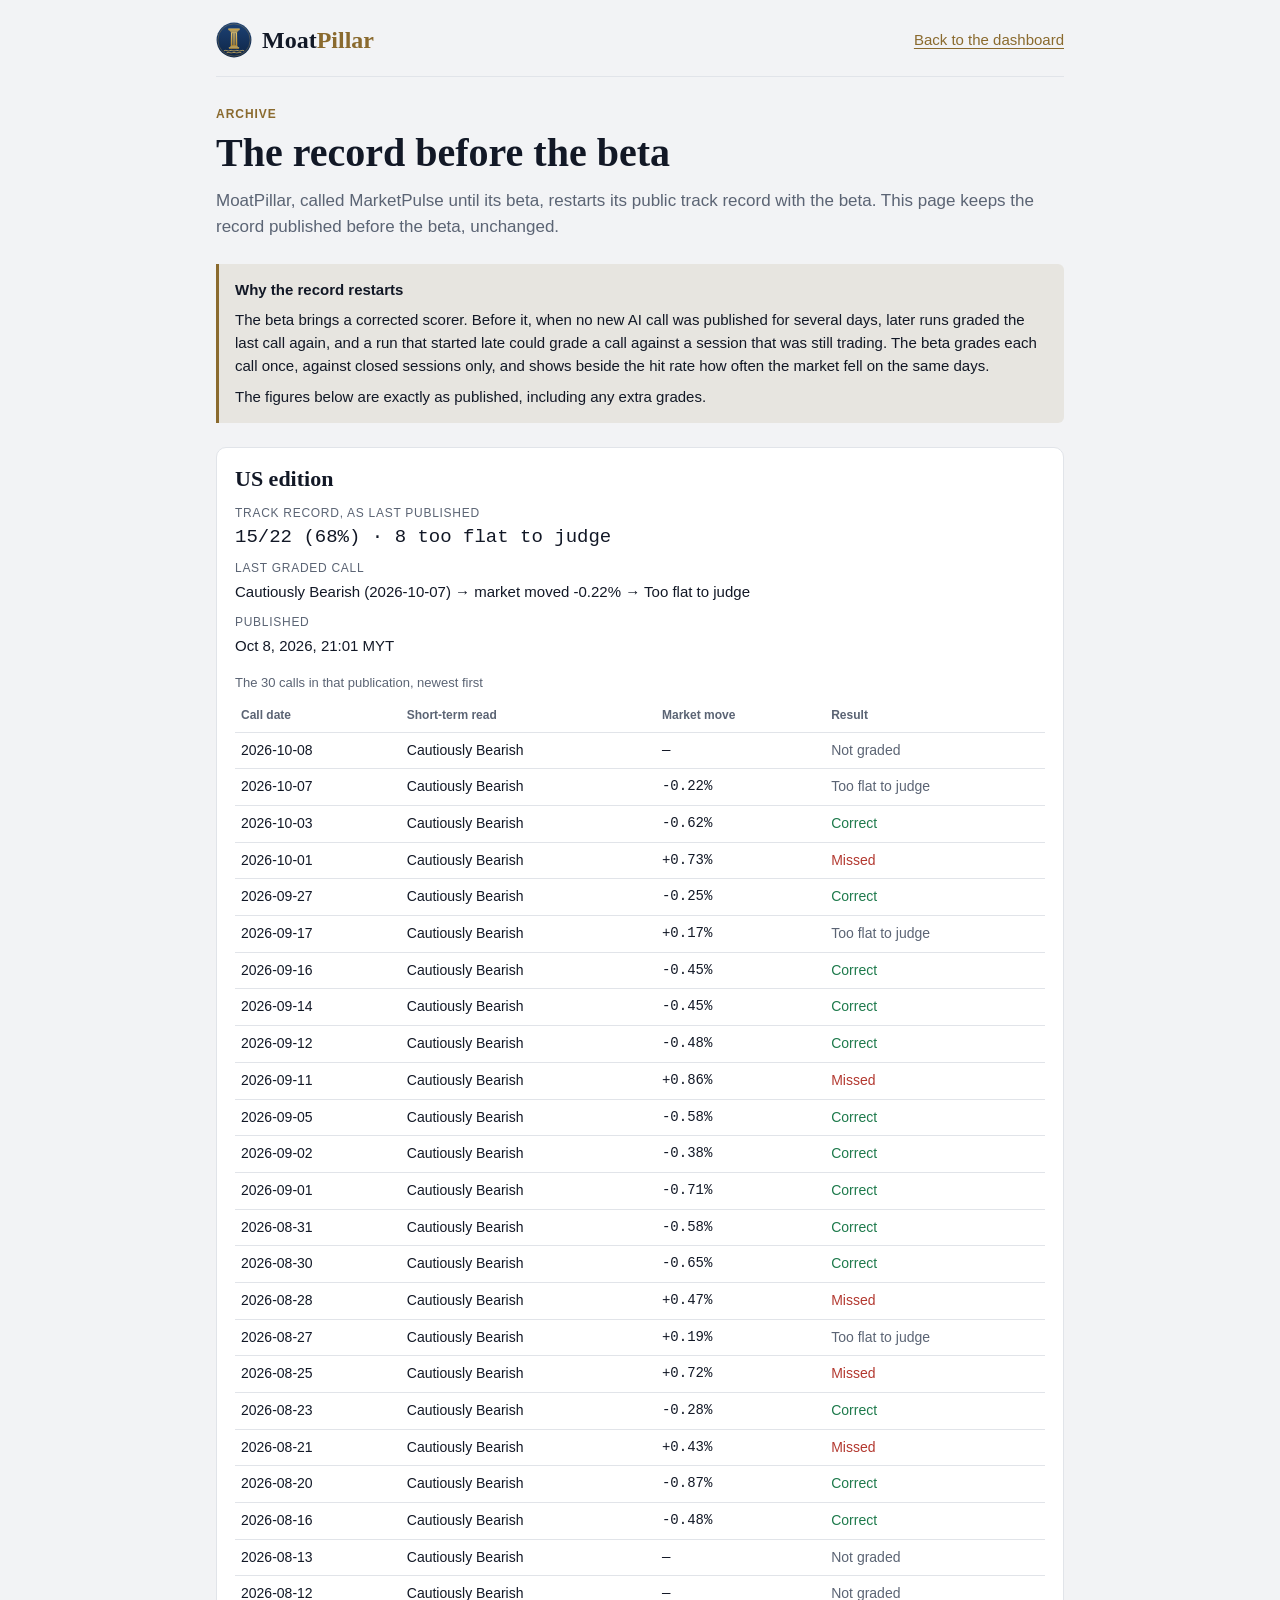
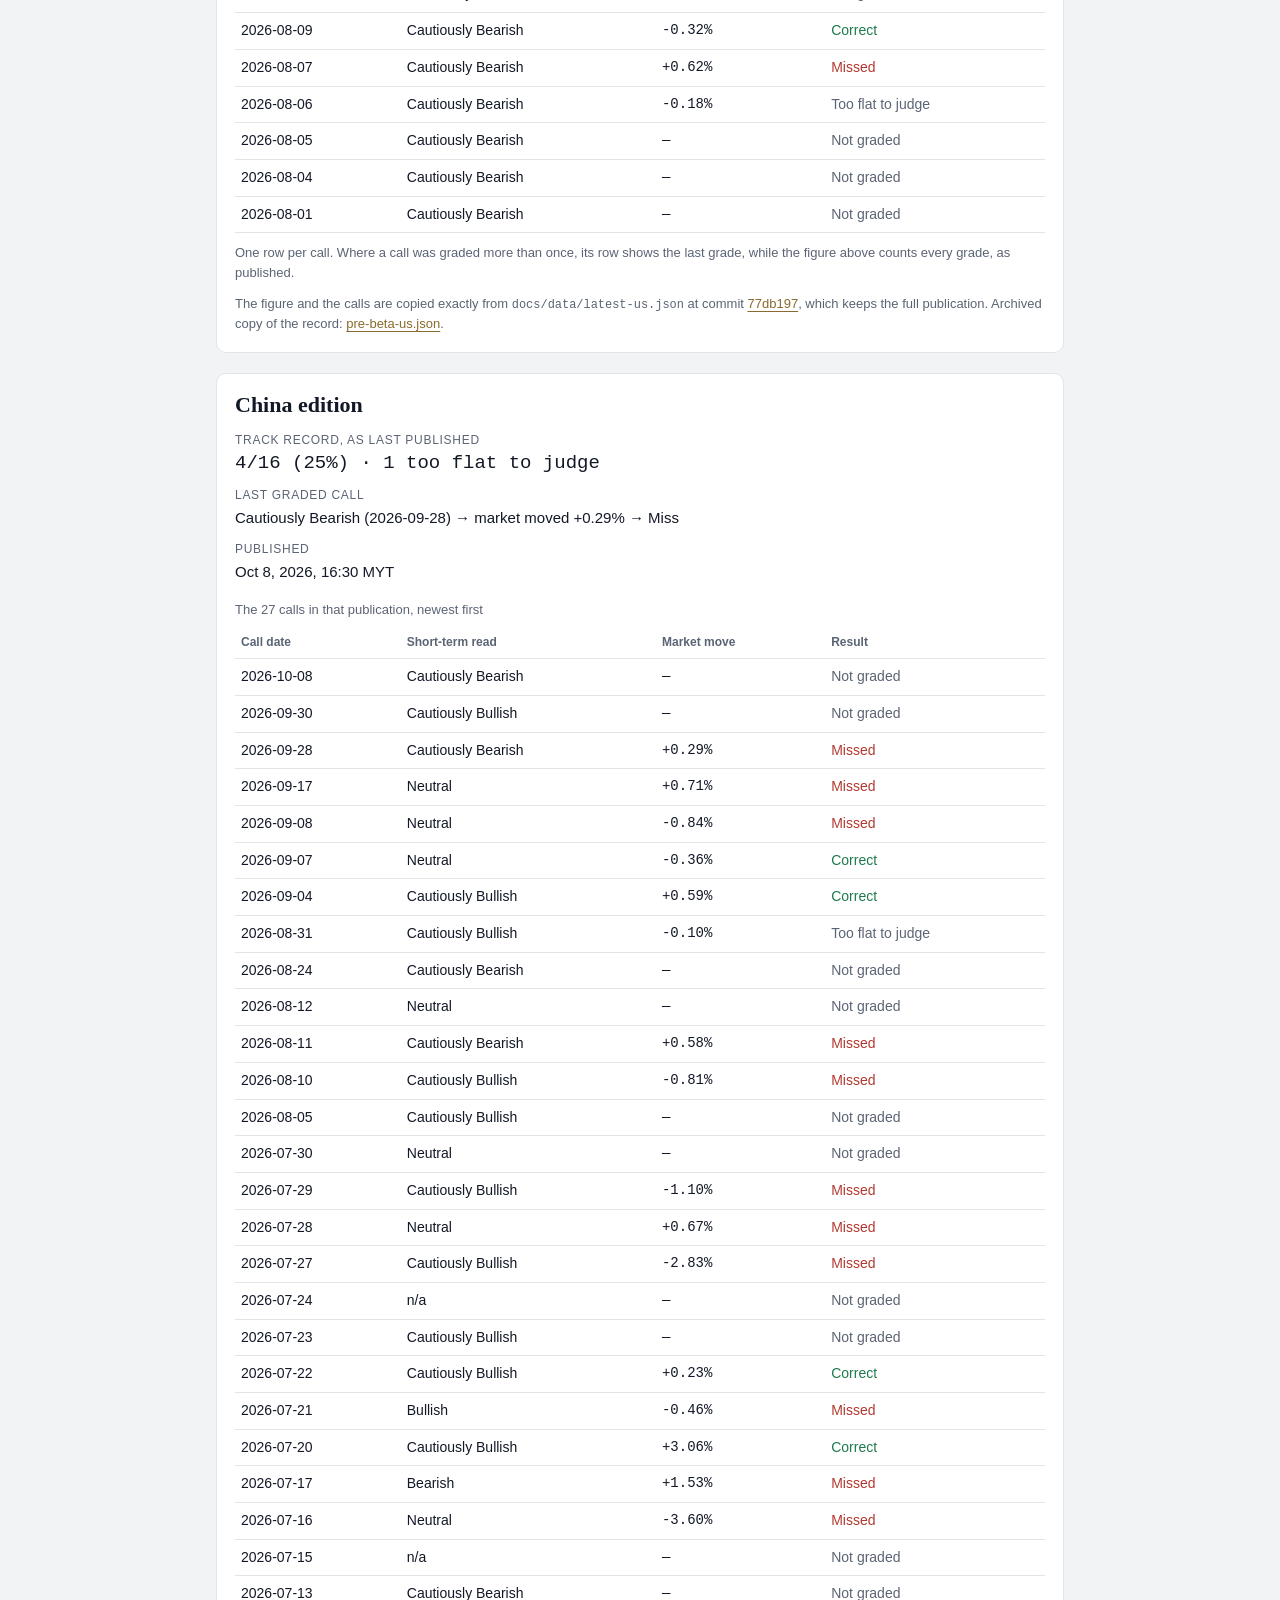
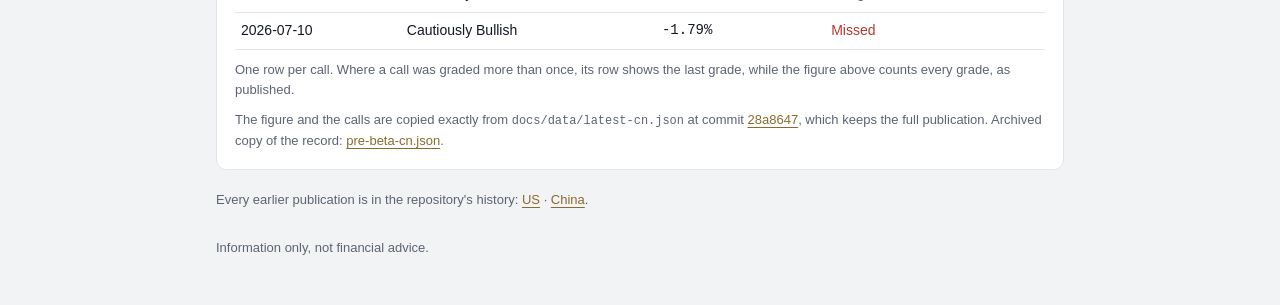
==== commit cb0908d2: "Use the MoatPillar repository and dashboard addresses (W26) For the repository rename from MarketPul" ====
--- a/docs/archive/pre-beta.html
+++ b/docs/archive/pre-beta.html
@@ -5,7 +5,7 @@
 <meta name="viewport" content="width=device-width, initial-scale=1">
 <title>MoatPillar · Record before the beta</title>
 <meta name="description" content="The track record MoatPillar, then called MarketPulse, published before its beta, archived unchanged.">
-<meta name="archive-sources" content="us:42b7445d4b4247fda5a1053f312aa3ba39204b6a cn:28a86472103f4cf698b88d357c37b71236f6a941">
+<meta name="archive-sources" content="us:77db197f8e6da660ddaf0ed5a83cd7b11e1b9049 cn:28a86472103f4cf698b88d357c37b71236f6a941">
 <link rel="icon" type="image/svg+xml" href="../assets/brand/mark-small.svg">
 <link rel="icon" type="image/png" sizes="32x32" href="../assets/brand/favicon-32.png">
 <link rel="apple-touch-icon" href="../assets/brand/apple-touch-icon.png">
@@ -84,16 +84,17 @@
   <section class="card" aria-labelledby="us-title">
     <h2 id="us-title">US edition</h2>
     <dl class="summary">
-      <div><dt>Track record, as last published</dt><dd class="figure">16/23 (70%) · 7 too flat to judge</dd></div>
-      <div><dt>Last graded call</dt><dd>Cautiously Bearish (2026-10-03) → market moved -0.62% → Correct</dd></div>
-      <div><dt>Published</dt><dd>Oct 7, 2026, 21:40 MYT</dd></div>
+      <div><dt>Track record, as last published</dt><dd class="figure">15/22 (68%) · 8 too flat to judge</dd></div>
+      <div><dt>Last graded call</dt><dd>Cautiously Bearish (2026-10-07) → market moved -0.22% → Too flat to judge</dd></div>
+      <div><dt>Published</dt><dd>Oct 8, 2026, 21:01 MYT</dd></div>
     </dl>
     <div class="table-wrap">
       <table>
         <caption>The 30 calls in that publication, newest first</caption>
         <thead><tr><th scope="col">Call date</th><th scope="col">Short-term read</th><th scope="col">Market move</th><th scope="col">Result</th></tr></thead>
         <tbody>
-        <tr><td>2026-10-07</td><td>Cautiously Bearish</td><td>—</td><td class="result none">Not graded</td></tr>
+        <tr><td>2026-10-08</td><td>Cautiously Bearish</td><td>—</td><td class="result none">Not graded</td></tr>
+        <tr><td>2026-10-07</td><td>Cautiously Bearish</td><td>-0.22%</td><td class="result flat">Too flat to judge</td></tr>
         <tr><td>2026-10-03</td><td>Cautiously Bearish</td><td>-0.62%</td><td class="result hit">Correct</td></tr>
         <tr><td>2026-10-01</td><td>Cautiously Bearish</td><td>+0.73%</td><td class="result miss">Missed</td></tr>
         <tr><td>2026-09-27</td><td>Cautiously Bearish</td><td>-0.25%</td><td class="result hit">Correct</td></tr>
@@ -119,15 +120,14 @@
         <tr><td>2026-08-09</td><td>Cautiously Bearish</td><td>-0.32%</td><td class="result hit">Correct</td></tr>
         <tr><td>2026-08-07</td><td>Cautiously Bearish</td><td>+0.62%</td><td class="result miss">Missed</td></tr>
         <tr><td>2026-08-06</td><td>Cautiously Bearish</td><td>-0.18%</td><td class="result flat">Too flat to judge</td></tr>
-        <tr><td>2026-08-05</td><td>Cautiously Bearish</td><td>-0.26%</td><td class="result hit">Correct</td></tr>
+        <tr><td>2026-08-05</td><td>Cautiously Bearish</td><td>—</td><td class="result none">Not graded</td></tr>
         <tr><td>2026-08-04</td><td>Cautiously Bearish</td><td>—</td><td class="result none">Not graded</td></tr>
         <tr><td>2026-08-01</td><td>Cautiously Bearish</td><td>—</td><td class="result none">Not graded</td></tr>
-        <tr><td>2026-07-31</td><td>Cautiously Bearish</td><td>—</td><td class="result none">Not graded</td></tr>
         </tbody>
       </table>
     </div>
     <p class="fine">One row per call. Where a call was graded more than once, its row shows the last grade, while the figure above counts every grade, as published.</p>
-    <p class="fine">The figure and the calls are copied exactly from <code>docs/data/latest-us.json</code> at commit <a href="https://github.com/creator35lwb-web/MarketPulse/blob/42b7445d4b4247fda5a1053f312aa3ba39204b6a/docs/data/latest-us.json">42b7445</a>, which keeps the full publication. Archived copy of the record: <a href="pre-beta-us.json">pre-beta-us.json</a>.</p>
+    <p class="fine">The figure and the calls are copied exactly from <code>docs/data/latest-us.json</code> at commit <a href="https://github.com/creator35lwb-web/MoatPillar/blob/77db197f8e6da660ddaf0ed5a83cd7b11e1b9049/docs/data/latest-us.json">77db197</a>, which keeps the full publication. Archived copy of the record: <a href="pre-beta-us.json">pre-beta-us.json</a>.</p>
   </section>
   <section class="card" aria-labelledby="cn-title">
     <h2 id="cn-title">China edition</h2>
@@ -172,9 +172,9 @@
       </table>
     </div>
     <p class="fine">One row per call. Where a call was graded more than once, its row shows the last grade, while the figure above counts every grade, as published.</p>
-    <p class="fine">The figure and the calls are copied exactly from <code>docs/data/latest-cn.json</code> at commit <a href="https://github.com/creator35lwb-web/MarketPulse/blob/28a86472103f4cf698b88d357c37b71236f6a941/docs/data/latest-cn.json">28a8647</a>, which keeps the full publication. Archived copy of the record: <a href="pre-beta-cn.json">pre-beta-cn.json</a>.</p>
+    <p class="fine">The figure and the calls are copied exactly from <code>docs/data/latest-cn.json</code> at commit <a href="https://github.com/creator35lwb-web/MoatPillar/blob/28a86472103f4cf698b88d357c37b71236f6a941/docs/data/latest-cn.json">28a8647</a>, which keeps the full publication. Archived copy of the record: <a href="pre-beta-cn.json">pre-beta-cn.json</a>.</p>
   </section>
-  <p class="fine">Every earlier publication is in the repository's history: <a href="https://github.com/creator35lwb-web/MarketPulse/commits/main/docs/data/latest-us.json">US</a> · <a href="https://github.com/creator35lwb-web/MarketPulse/commits/main/docs/data/latest-cn.json">China</a>.</p>
+  <p class="fine">Every earlier publication is in the repository's history: <a href="https://github.com/creator35lwb-web/MoatPillar/commits/main/docs/data/latest-us.json">US</a> · <a href="https://github.com/creator35lwb-web/MoatPillar/commits/main/docs/data/latest-cn.json">China</a>.</p>
   </main>
   <footer>Information only, not financial advice.</footer>
 </div>
